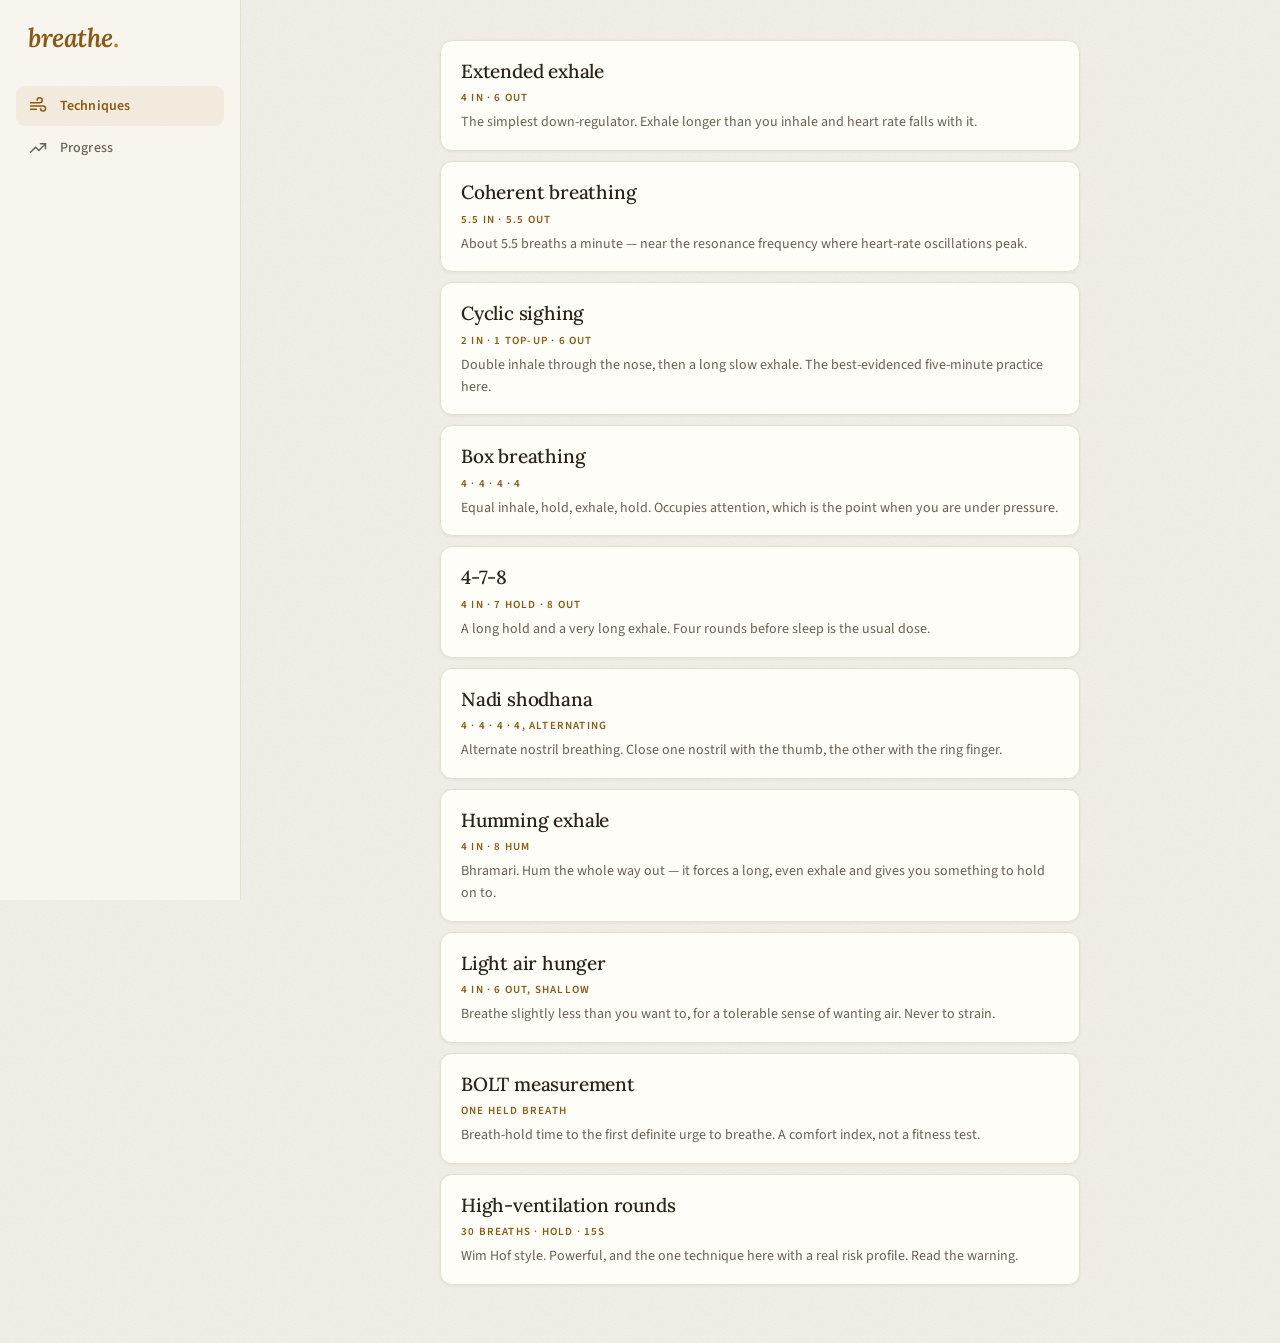
==== index.html @ 9626c605 "Drop Space Grotesk from the favicon The SVG favicon still named the old font. Use the same system fo" ====
<!DOCTYPE html>
<html lang="en-GB">
<head>
<meta charset="utf-8">
<meta name="viewport" content="width=device-width, initial-scale=1, viewport-fit=cover">
<title>breathe.</title>
<meta name="theme-color" content="#f4f1ea" media="(prefers-color-scheme: light)">
<meta name="theme-color" content="#1a1e1a" media="(prefers-color-scheme: dark)">
<meta name="apple-mobile-web-app-capable" content="yes">
<meta name="mobile-web-app-capable" content="yes">
<meta name="apple-mobile-web-app-status-bar-style" content="default">
<meta name="apple-mobile-web-app-title" content="breathe.">
<link rel="manifest" href="manifest.json">
<meta name="description" content="A 10-day breathwork course and follow-along pacer.">
<link rel="icon" href="data:image/svg+xml,%3Csvg xmlns='http://www.w3.org/2000/svg' viewBox='0 0 64 64'%3E%3Crect width='64' height='64' rx='14' fill='%230F0F11'/%3E%3Ctext x='14' y='45' font-family='system-ui,-apple-system,Helvetica Neue,Arial,sans-serif' font-size='34' font-weight='700' fill='%23EDEDF0'%3Eb%3C/text%3E%3Ccircle cx='44' cy='41' r='5' fill='%23F2C16B'/%3E%3C/svg%3E" type="image/svg+xml">
<link rel="apple-touch-icon" href="apple-touch-icon.png">
<link rel="preconnect" href="https://fonts.googleapis.com">
<link rel="preconnect" href="https://fonts.gstatic.com" crossorigin>
<link href="https://fonts.googleapis.com/css2?family=Lora:ital,wght@0,400;0,500;0,600;0,700;1,400;1,500;1,600&family=Source+Sans+3:wght@300;400;500;600;700&display=swap" rel="stylesheet">
<style>
  /* My Hub theme (matches food hub and training log) — Saffron accent */
  :root{
    --bg:#f4f1ea; --surface:#fffdf8; --surface-2:#f0ece3; --hover:#f9f6ef;
    --line:#e5dfd0; --line-soft:#efebdf;
    --text:#2c2218; --muted:#6b6055; --faint:#a8a295;
    --accent:#c08020; --accent-hover:#a06a16; --accent-text:#8a5a14;   /* breathe. accent */
    --accent-dim:#c0802014; --accent-border:#c0802030;
    --warn:#b54e4e; --warn-dim:#b54e4e10;
    --on-accent:#fff;
    --shadow:0 1px 3px rgba(44,34,24,.06);
    --noise:url("data:image/svg+xml;utf8,<svg xmlns='http://www.w3.org/2000/svg' width='160' height='160'><filter id='n'><feTurbulence type='fractalNoise' baseFrequency='0.85' numOctaves='2' stitchTiles='stitch'/><feColorMatrix values='0 0 0 0 0  0 0 0 0 0  0 0 0 0 0  0 0 0 0.035 0'/></filter><rect width='100%' height='100%' filter='url(%23n)'/></svg>");
    --disp:'Lora',Georgia,serif;
    --body:'Source Sans 3',system-ui,-apple-system,Helvetica,Arial,sans-serif;
    --r:12px;
    --maxw:640px;
    color-scheme:light;
  }
  @media (prefers-color-scheme:dark){
    :root{
      --bg:#1a1e1a; --surface:#232823; --surface-2:#2e342e; --hover:#2a302a;
      --line:#3a423a; --line-soft:#343b34;
      --text:#ebe8de; --muted:#a8a89c; --faint:#6b7568;
      --accent:#e09d3a; --accent-hover:#eaae50; --accent-text:#e0b870;
      --accent-dim:#e09d3a1c; --accent-border:#e09d3a38;
      --warn:#c96b6b; --warn-dim:#c96b6b18;
      --on-accent:#1a1e1a;
      --shadow:0 1px 4px rgba(0,0,0,.35);
      --noise:url("data:image/svg+xml;utf8,<svg xmlns='http://www.w3.org/2000/svg' width='160' height='160'><filter id='n'><feTurbulence type='fractalNoise' baseFrequency='0.85' numOctaves='2' stitchTiles='stitch'/><feColorMatrix values='0 0 0 0 0  0 0 0 0 0  0 0 0 0 0  0 0 0 0.06 0'/></filter><rect width='100%' height='100%' filter='url(%23n)'/></svg>");
      color-scheme:dark;
    }
  }
  *{box-sizing:border-box}
  html,body{margin:0;padding:0}
  body{
    background:var(--bg);background-image:var(--noise);color:var(--text);
    font-family:var(--body);font-size:16px;line-height:1.55;
    -webkit-font-smoothing:antialiased;text-rendering:optimizeLegibility;
    padding:0 16px calc(84px + env(safe-area-inset-bottom));
  }
  .wrap{max-width:var(--maxw);margin:0 auto}

  /* ---------- masthead ---------- */
  header{padding:calc(24px + env(safe-area-inset-top)) 16px 20px;margin:0 -16px 24px;border-bottom:1px solid var(--line)}
  header > *{max-width:var(--maxw);margin-left:auto;margin-right:auto}
  .brand{font-family:var(--disp);font-size:32px;font-weight:600;font-style:italic;letter-spacing:-.5px;line-height:1.1;color:var(--accent-text)}
  .brand i{font-style:normal;color:var(--accent)}

  /* ---------- tabs: bottom nav on mobile, sidebar on desktop ---------- */
  nav{position:fixed;left:0;right:0;bottom:0;z-index:40;display:flex;background:var(--surface);border-top:1px solid var(--line);padding:6px 4px calc(6px + env(safe-area-inset-bottom));box-shadow:0 -2px 12px rgba(44,34,24,.04)}
  nav button{
    flex:1;background:none;border:0;color:var(--muted);font-family:var(--body);font-size:10px;font-weight:600;
    letter-spacing:.4px;text-transform:uppercase;padding:8px 4px;cursor:pointer;min-height:48px;
    display:flex;flex-direction:column;align-items:center;gap:3px;transition:color .15s;
  }
  nav button svg{width:20px;height:20px}
  nav button:hover{color:var(--text)}
  nav button[aria-selected="true"]{color:var(--accent-text)}
  nav button:focus-visible,button:focus-visible,a:focus-visible,select:focus-visible{
    outline:2px solid var(--accent);outline-offset:2px;border-radius:6px}

  /* ---------- lesson ---------- */
  .lesson{background:var(--surface);border:1px solid var(--line);border-radius:var(--r);padding:22px 22px;box-shadow:var(--shadow);margin-top:6px}
  .lesson .eyebrow{color:var(--accent-text);font-size:11px;font-weight:600;letter-spacing:1.4px;text-transform:uppercase;margin:0 0 6px}
  .lesson h2{margin:0 0 14px;font-family:var(--disp);font-size:30px;font-weight:500;font-style:italic;letter-spacing:-.5px;line-height:1.15}
  .lesson p{margin:0 0 13px;font-size:15px;color:var(--text)}
  .lesson p strong{color:var(--text);font-weight:600}
  .lesson .src{font-size:13px;color:var(--muted);border-top:1px solid var(--line);padding-top:12px;margin-top:4px}

  /* ---------- technique cards ---------- */
  .tech{
    display:block;width:100%;text-align:left;background:var(--surface);
    border:1px solid var(--line);border-radius:var(--r);padding:16px 20px;margin-bottom:10px;
    color:inherit;font:inherit;cursor:pointer;box-shadow:var(--shadow);
    transition:border-color .15s,transform .15s,box-shadow .15s;
  }
  .tech:hover{border-color:var(--accent-border);transform:translateX(2px);box-shadow:0 4px 14px rgba(44,34,24,.06)}
  .tech h3{margin:0 0 3px;font-family:var(--disp);font-size:19px;font-weight:500;letter-spacing:-.2px}
  .tech .rhythm{color:var(--accent-text);font-size:11px;font-weight:600;letter-spacing:1.2px;text-transform:uppercase;font-variant-numeric:tabular-nums}
  .tech p{margin:6px 0 0;color:var(--muted);font-size:14px}

  /* ---------- buttons ---------- */
  .btn{
    background:var(--accent);color:var(--on-accent);border:1px solid var(--accent);border-radius:9px;
    font-family:var(--body);font-weight:600;font-size:14px;letter-spacing:.1px;padding:11px 20px;cursor:pointer;
    transition:all .2s;
  }
  .btn:hover{background:var(--accent-hover);border-color:var(--accent-hover)}
  .btn.ghost{background:transparent;color:var(--muted);border:1px solid var(--line)}
  .btn.ghost:hover{border-color:var(--accent);color:var(--accent-text);background:var(--accent-dim)}
  .btn.quiet{background:transparent;color:var(--muted);border:0;padding:11px 4px}
  .btn.quiet:hover{color:var(--text);background:transparent}
  .row{display:flex;gap:10px;align-items:flex-end;flex-wrap:wrap;margin-top:16px}
  select{
    background:var(--surface-2);color:var(--text);border:1px solid var(--line);
    border-radius:8px;padding:10px 13px;font-family:var(--body);font-size:15px;
  }
  select:focus{border-color:var(--accent);background:var(--surface);outline:none}
  label.sel{display:flex;flex-direction:column;gap:6px;font-size:11px;font-weight:600;letter-spacing:1.2px;text-transform:uppercase;color:var(--muted)}

  /* ---------- notices ---------- */
  .note{
    background:var(--accent-dim);border-left:3px solid var(--accent);
    border-radius:0 8px 8px 0;padding:14px 18px;font-size:14.5px;color:var(--text);margin:0 0 16px
  }
  .note.danger{background:var(--warn-dim);border-left-color:var(--warn)}
  .note strong{color:var(--text);font-weight:600}

  /* ---------- progress ---------- */
  .stats{display:grid;grid-template-columns:repeat(3,1fr);gap:10px;margin-bottom:18px}
  .stat{background:var(--surface);border:1px solid var(--line);border-radius:var(--r);padding:14px 16px;box-shadow:var(--shadow)}
  .stat b{display:block;font-family:var(--disp);font-size:30px;font-weight:500;letter-spacing:-.5px;font-variant-numeric:tabular-nums}
  .stat span{color:var(--muted);font-size:11px;font-weight:600;letter-spacing:1.2px;text-transform:uppercase}
  .log{font-size:14px;color:var(--muted);background:var(--surface);border:1px solid var(--line);border-radius:var(--r);padding:4px 18px;box-shadow:var(--shadow)}
  .log div{padding:11px 0;border-bottom:1px dotted var(--line);display:flex;justify-content:space-between;gap:12px}
  .log div:last-child{border-bottom:0}
  .log div span:first-child{color:var(--text)}
  .subhead{font-family:var(--disp);font-weight:500;font-size:20px;letter-spacing:-.1px;margin:32px 0 12px}
  .data-card{display:flex;align-items:center;justify-content:space-between;gap:14px;flex-wrap:wrap;background:var(--surface);border:1px solid var(--line);border-radius:var(--r);padding:16px 20px;margin-bottom:10px;box-shadow:var(--shadow)}
  .data-card h3{font-family:var(--disp);font-weight:500;font-size:17px;margin:0}
  .data-card p{margin:3px 0 0;color:var(--muted);font-size:13.5px}
  .toast{position:fixed;left:50%;bottom:calc(90px + env(safe-area-inset-bottom));transform:translateX(-50%) translateY(20px);background:var(--text);color:var(--bg);font-weight:500;font-size:14px;padding:12px 18px;border-radius:10px;z-index:60;opacity:0;pointer-events:none;transition:.25s;box-shadow:0 8px 24px rgba(44,34,24,.18);max-width:calc(100% - 32px)}
  .toast.show{opacity:1;transform:translateX(-50%) translateY(0)}

  /* ---------- pacer ---------- */
  #pacer{
    position:fixed;inset:0;background:var(--bg);background-image:var(--noise);z-index:50;display:none;
    flex-direction:column;align-items:center;justify-content:center;
    padding:calc(24px + env(safe-area-inset-top)) 20px calc(24px + env(safe-area-inset-bottom));
  }
  #pacer.on{display:flex}
  .ring-wrap{position:relative;width:min(84vw,300px);aspect-ratio:1}
  .ring-wrap svg{width:100%;height:100%;display:block}
  .seg{fill:none;stroke-width:3;stroke-linecap:butt;opacity:.3}
  .seg.live{opacity:1}
  .disc{fill:var(--accent);opacity:.13}
  .disc-line{fill:none;stroke:var(--accent);stroke-width:1.5;opacity:.65}
  .marker{fill:var(--accent)}
  .centre{
    position:absolute;inset:0;display:grid;place-content:center;text-align:center;pointer-events:none
  }
  .phase{font-family:var(--disp);font-size:22px;font-weight:500;font-style:italic;letter-spacing:-.2px}
  .count{font-family:var(--disp);font-size:48px;font-weight:500;font-variant-numeric:tabular-nums;letter-spacing:-1px;line-height:1.1}
  .side{font-size:11px;font-weight:600;letter-spacing:1.2px;text-transform:uppercase;color:var(--muted);min-height:18px}
  .meta{color:var(--muted);font-size:14px;margin-top:22px;font-variant-numeric:tabular-nums}
  .pacer-title{font-family:var(--disp);font-size:24px;font-style:italic;font-weight:500;color:var(--text);margin-bottom:20px}
  #pacerPrompt{font-size:15px;color:var(--muted);max-width:340px;text-align:center;margin-top:18px;min-height:22px}

  @media (prefers-reduced-motion: reduce){ *{scroll-behavior:auto;transition:none!important} }
  .hide{display:none !important}

  @media (min-width:768px){
    body{padding:0 40px 48px 280px}
    body::before{content:"";position:fixed;top:0;left:0;bottom:0;width:240px;border-right:1px solid var(--line);background:color-mix(in srgb,var(--surface) 50%,transparent);z-index:30}
    header{position:fixed;top:0;left:0;width:240px;z-index:40;margin:0;padding:calc(24px + env(safe-area-inset-top)) 28px 0;border:0}
    .brand{font-size:26px}
    nav{top:calc(86px + env(safe-area-inset-top));bottom:auto;left:16px;right:auto;width:208px;flex-direction:column;gap:2px;background:none;border:0;box-shadow:none;padding:0}
    nav button{flex:none;flex-direction:row;gap:12px;padding:10px 12px;border-radius:9px;font-size:14px;font-weight:500;letter-spacing:.1px;text-transform:none;min-height:0}
    nav button:hover:not([aria-selected="true"]){background:var(--hover)}
    nav button[aria-selected="true"]{background:var(--accent-dim);font-weight:600}
    .toast{left:auto;right:24px;bottom:24px;transform:translateY(20px)}
    .toast.show{transform:none}
    .wrap{padding-top:40px}
  }
</style>
</head>
<body>
<div class="wrap">

  <header>
    <div class="brand">breathe<i>.</i></div>
  </header>

  <nav role="tablist">
    <button role="tab" id="tab-techniques" aria-selected="true" onclick="show('techniques')"><svg viewBox="0 0 24 24" fill="none" stroke="currentColor" stroke-width="1.8" stroke-linecap="round" stroke-linejoin="round" aria-hidden="true"><path d="M3 8h11a3 3 0 1 0-3-3"/><path d="M3 12h15a3 3 0 1 1-3 3"/><path d="M3 16h7"/></svg>Techniques</button>
    <button role="tab" id="tab-progress" aria-selected="false" onclick="show('progress')"><svg viewBox="0 0 24 24" fill="none" stroke="currentColor" stroke-width="1.8" stroke-linecap="round" stroke-linejoin="round" aria-hidden="true"><path d="M3 17l6-6 4 4 8-8"/><path d="M15 7h6v6"/></svg>Progress</button>
  </nav>

  <section id="view-techniques"></section>
  <section id="view-progress" class="hide"></section>

</div>

<input type="file" id="restoreFile" accept="application/json,.json" hidden onchange="restoreBackup(this)">
<div class="toast" id="toast" role="status" aria-live="polite"></div>

<!-- ============ PACER ============ -->
<div id="pacer" role="dialog" aria-modal="true" aria-label="Breathing pacer">
  <div class="pacer-title" id="pacerName"></div>
  <div class="ring-wrap">
    <svg viewBox="0 0 260 260" aria-hidden="true">
      <g transform="rotate(-90 130 130)">
        <circle class="disc" id="disc" cx="130" cy="130" r="30"></circle>
        <circle class="disc-line" id="discLine" cx="130" cy="130" r="30"></circle>
        <g id="segs"></g>
        <g id="markerG"><circle class="marker" cx="130" cy="26" r="5"></circle></g>
      </g>
    </svg>
    <div class="centre">
      <div class="phase" id="phaseLabel">Ready</div>
      <div class="count" id="phaseCount">–</div>
      <div class="side" id="phaseSide"></div>
    </div>
  </div>
  <div id="pacerPrompt"></div>
  <div class="meta" id="pacerMeta"></div>
  <div class="row" style="justify-content:center">
    <button class="btn ghost" id="pacerAction">Pause</button>
    <button class="btn quiet" onclick="endSession(false)">Finish</button>
  </div>
</div>

<script>
/* =======================================================================
   breathe. — data
   ======================================================================= */

const TECHNIQUES = {
  extended: {
    name: 'Extended exhale',
    rhythm: '4 in · 6 out',
    blurb: 'The simplest down-regulator. Exhale longer than you inhale and heart rate falls with it.',
    defaultMins: 5,
    phases: [
      {l:'Breathe in', d:4, a:'in'},
      {l:'Breathe out', d:6, a:'out'}
    ]
  },
  coherent: {
    name: 'Coherent breathing',
    rhythm: '5.5 in · 5.5 out',
    blurb: 'About 5.5 breaths a minute — near the resonance frequency where heart-rate oscillations peak.',
    defaultMins: 6,
    phases: [
      {l:'Breathe in', d:5.5, a:'in'},
      {l:'Breathe out', d:5.5, a:'out'}
    ]
  },
  cyclicSigh: {
    name: 'Cyclic sighing',
    rhythm: '2 in · 1 top-up · 6 out',
    blurb: 'Double inhale through the nose, then a long slow exhale. The best-evidenced five-minute practice here.',
    defaultMins: 5,
    phases: [
      {l:'Breathe in', d:2, a:'in', to:0.72, side:'through the nose'},
      {l:'Top up', d:1, a:'in', to:1, side:'a second short sniff'},
      {l:'Long exhale', d:6, a:'out', side:'slowly, through the mouth'}
    ]
  },
  box: {
    name: 'Box breathing',
    rhythm: '4 · 4 · 4 · 4',
    blurb: 'Equal inhale, hold, exhale, hold. Occupies attention, which is the point when you are under pressure.',
    defaultMins: 5,
    phases: [
      {l:'Breathe in', d:4, a:'in'},
      {l:'Hold', d:4, a:'hold'},
      {l:'Breathe out', d:4, a:'out'},
      {l:'Hold', d:4, a:'hold'}
    ]
  },
  fourSevenEight: {
    name: '4-7-8',
    rhythm: '4 in · 7 hold · 8 out',
    blurb: 'A long hold and a very long exhale. Four rounds before sleep is the usual dose.',
    defaultMins: 3,
    phases: [
      {l:'Breathe in', d:4, a:'in', side:'through the nose'},
      {l:'Hold', d:7, a:'hold'},
      {l:'Breathe out', d:8, a:'out', side:'through pursed lips'}
    ]
  },
  nadi: {
    name: 'Nadi shodhana',
    rhythm: '4 · 4 · 4 · 4, alternating',
    blurb: 'Alternate nostril breathing. Close one nostril with the thumb, the other with the ring finger.',
    defaultMins: 5,
    alternate: true,
    phases: [
      {l:'Breathe in', d:4, a:'in', side:'left nostril'},
      {l:'Hold', d:4, a:'hold', side:'both closed'},
      {l:'Breathe out', d:4, a:'out', side:'right nostril'},
      {l:'Breathe in', d:4, a:'in', side:'right nostril'},
      {l:'Hold', d:4, a:'hold', side:'both closed'},
      {l:'Breathe out', d:4, a:'out', side:'left nostril'}
    ]
  },
  humming: {
    name: 'Humming exhale',
    rhythm: '4 in · 8 hum',
    blurb: 'Bhramari. Hum the whole way out — it forces a long, even exhale and gives you something to hold on to.',
    defaultMins: 4,
    phases: [
      {l:'Breathe in', d:4, a:'in', side:'through the nose'},
      {l:'Hum out', d:8, a:'out', side:'low and steady'}
    ]
  },
  reduced: {
    name: 'Light air hunger',
    rhythm: '4 in · 6 out, shallow',
    blurb: 'Breathe slightly less than you want to, for a tolerable sense of wanting air. Never to strain.',
    defaultMins: 4,
    phases: [
      {l:'Small breath in', d:4, a:'in', to:0.45, side:'less than feels natural'},
      {l:'Relaxed out', d:6, a:'out', side:'let it fall, don\'t push'}
    ]
  },
  bolt: {
    name: 'BOLT measurement',
    rhythm: 'one held breath',
    blurb: 'Breath-hold time to the first definite urge to breathe. A comfort index, not a fitness test.',
    type: 'measure'
  },
  hvbr: {
    name: 'High-ventilation rounds',
    rhythm: '30 breaths · hold · 15s',
    blurb: 'Wim Hof style. Powerful, and the one technique here with a real risk profile. Read the warning.',
    type: 'rounds',
    gated: true,
    rounds: 3,
    breaths: 30
  }
};

/* =======================================================================
   state
   ======================================================================= */
const KEY = 'breathhub.v1';
let state = load();

function load(){
  try{
    const raw = localStorage.getItem(KEY);
    if(raw) return Object.assign(defaults(), JSON.parse(raw));
  }catch(e){}
  return defaults();
}
function defaults(){
  return { days:{}, sessions:0, seconds:0, log:[], bolt:[], sound:true };
}
function save(){
  try{ localStorage.setItem(KEY, JSON.stringify(state)); }catch(e){}
}

/* =======================================================================
   views
   ======================================================================= */
function show(v){
  ['techniques','progress'].forEach(k=>{
    document.getElementById('view-'+k).classList.toggle('hide', k!==v);
    document.getElementById('tab-'+k).setAttribute('aria-selected', String(k===v));
  });
  if(v==='techniques') renderTechniques();
  if(v==='progress') renderProgress();
  window.scrollTo(0,0);
}

function renderTechniques(){
  const el = document.getElementById('view-techniques');
  el.innerHTML = `
    ${Object.entries(TECHNIQUES).map(([k,t])=>`
      <button class="tech" onclick="openTechnique('${k}')">
        <h3>${t.name}</h3>
        <div class="rhythm">${t.rhythm}</div>
        <p>${t.blurb}</p>
      </button>`).join('')}`;
}

function openTechnique(k){
  const t = TECHNIQUES[k];
  const el = document.getElementById('view-techniques');
  const mins = t.defaultMins || 5;
  let controls;
  if(t.type==='measure'){
    const last = state.bolt.length ? state.bolt[state.bolt.length-1].v+'s' : 'none yet';
    controls = `
      <div class="note">
        Breathe normally for a minute. Take a normal breath in and a normal breath out —
        not a big one. Pinch your nose and start. Stop at the <strong>first definite urge</strong>
        to breathe, not your maximum. Your next breath should be calm; if you gasp, you held too long.
      </div>
      <p style="color:var(--muted);font-size:14px">Last score: ${last}</p>
      <div class="row"><button class="btn" onclick="startBolt()">Start hold</button></div>`;
  } else if(t.type==='rounds'){
    controls = `
      <div class="note danger">
        <strong>Read before starting.</strong> Sit or lie down. Never in or near water, never driving.
        Do not combine with cold immersion. Skip if pregnant, if you have a seizure disorder or a
        family history of one, cardiovascular disease without clearance, or panic disorder or PTSD
        without support. Lightheadedness and tingling are expected; stop at any chest pain,
        visual disturbance or a feeling you are about to faint.
      </div>
      <div class="row">
        <label class="sel">Rounds
          <select id="dur"><option value="2">2</option><option value="3" selected>3</option><option value="4">4</option></select>
        </label>
        <button class="btn" onclick="startRounds('${k}')">I understand — start</button>
      </div>`;
  } else {
    controls = `
      <div class="row">
        <label class="sel">Length
          <select id="dur">
            ${[2,3,4,5,6,8,10,15].map(m=>`<option value="${m}" ${m===mins?'selected':''}>${m} min</option>`).join('')}
          </select>
        </label>
        <button class="btn" onclick="startTechnique('${k}', +document.getElementById('dur').value, null)">Start</button>
      </div>`;
  }
  el.innerHTML = `
    <button class="btn quiet" onclick="renderTechniques()">← All techniques</button>
    <div class="lesson">
      <h2>${t.name}</h2>
      <p class="eyebrow" style="margin:-8px 0 12px">${t.rhythm}</p>
      <p>${t.blurb}</p>
      ${controls}
    </div>`;
  window.scrollTo(0,0);
}

function renderProgress(){
  const el = document.getElementById('view-progress');
  const mins = Math.round(state.seconds/60);
  const recent = state.log.slice(-12).reverse();
  el.innerHTML = `
    <div class="stats">
      <div class="stat"><b>${streak()}</b><span>day streak</span></div>
      <div class="stat"><b>${state.sessions}</b><span>sessions</span></div>
      <div class="stat"><b>${mins}</b><span>minutes</span></div>
    </div>
    ${state.bolt.length ? `<div class="note">BOLT scores: ${state.bolt.slice(-6).map(b=>b.v+'s').join(' · ')}</div>` : ''}
    <div class="log">
      ${recent.length ? recent.map(r=>`<div><span>${esc(r.n)}</span><span>${esc(r.d)}</span></div>`).join('')
        : '<div><span>Nothing logged yet. Start with Day 1.</span></div>'}
    </div>
    <div class="row">
      <button class="btn ghost" onclick="toggleSound()">Cue sound: ${state.sound?'on':'off'}</button>
      <button class="btn quiet" onclick="resetAll()">Reset all data</button>
    </div>
    <h2 class="subhead">Your data</h2>
    <div class="data-card">
      <div><h3>Full backup → JSON</h3><p>Everything in one file, so you can move devices.</p></div>
      <button class="btn" onclick="downloadBackup()">Download</button>
    </div>
    <div class="data-card">
      <div><h3>Restore from backup</h3><p>Load a JSON file you exported earlier. Replaces current data.</p></div>
      <button class="btn ghost" onclick="document.getElementById('restoreFile').click()">Choose file</button>
    </div>`;
}

function esc(v){
  return String(v ?? '').replace(/[&<>"']/g, c => ({'&':'&amp;','<':'&lt;','>':'&gt;','"':'&quot;',"'":'&#39;'}[c]));
}

/* ---------- backup / restore ---------- */
let toastTimer = null;
function toast(msg){
  const t = document.getElementById('toast');
  t.textContent = msg; t.classList.add('show');
  clearTimeout(toastTimer); toastTimer = setTimeout(()=>t.classList.remove('show'), 1900);
}

function downloadBackup(){
  const text = JSON.stringify({app:'breathe', exported:new Date().toISOString(), data:state}, null, 2);
  try{
    const url = URL.createObjectURL(new Blob([text], {type:'application/json'}));
    const a = document.createElement('a');
    a.href = url; a.download = 'breathe-backup.json';
    document.body.appendChild(a); a.click();
    setTimeout(()=>{ URL.revokeObjectURL(url); a.remove(); }, 200);
    toast('Downloaded breathe-backup.json');
  }catch(e){ toast('Download failed on this device'); }
}

function restoreBackup(input){
  const f = input.files && input.files[0];
  input.value = '';
  if(!f) return;
  const rd = new FileReader();
  rd.onload = () => {
    let d;
    try{
      const parsed = JSON.parse(rd.result);
      d = parsed && parsed.data ? parsed.data : parsed;
      if(!d || typeof d !== 'object' || !Array.isArray(d.log) || typeof d.sessions !== 'number') throw 0;
    }catch(e){ return toast('That file could not be read'); }
    if(!confirm('Replace the progress on this device with this backup?')) return;
    const next = Object.assign(defaults(), d);
    if(!Array.isArray(next.bolt)) next.bolt = [];
    if(!next.days || typeof next.days !== 'object') next.days = {};
    state = next; save(); renderProgress();
    toast('Backup restored');
  };
  rd.readAsText(f);
}

function isoDay(d){ return new Date(d.getTime() - d.getTimezoneOffset()*60000).toISOString().slice(0,10); }
function streak(){
  let n = 0;
  const d = new Date();
  if(!state.days[isoDay(d)]) d.setDate(d.getDate()-1);   // today not done yet is fine
  while(state.days[isoDay(d)]){ n++; d.setDate(d.getDate()-1); }
  return n;
}

function toggleSound(){ state.sound = !state.sound; save(); renderProgress(); }
function resetAll(){
  if(confirm('Delete all progress on this device?')){ state = defaults(); save(); renderProgress(); }
}

/* =======================================================================
   pacer engine
   ======================================================================= */
const R = 104, C = 2*Math.PI*R;
let session = null, raf = null, wakeLock = null, audioCtx = null;

const $ = id => document.getElementById(id);

function ease(p){ return p<0.5 ? 2*p*p : 1-Math.pow(-2*p+2,2)/2; }

function buildSegments(phases){
  const total = phases.reduce((s,p)=>s+p.d,0);
  let acc = 0;
  $('segs').innerHTML = phases.map((p,i)=>{
    const len = (p.d/total)*C;
    const gap = phases.length>1 ? 3 : 0;
    const c = `<circle class="seg" data-i="${i}" cx="130" cy="130" r="${R}"
      stroke="var(--accent)"
      stroke-dasharray="${Math.max(len-gap,1)} ${C}"
      stroke-dashoffset="${-acc}"></circle>`;
    acc += len;
    return c;
  }).join('');
  return total;
}

function tone(freq){
  if(!state.sound) return;
  try{
    audioCtx = audioCtx || new (window.AudioContext||window.webkitAudioContext)();
    const o = audioCtx.createOscillator(), g = audioCtx.createGain();
    o.type='sine'; o.frequency.value=freq;
    g.gain.setValueAtTime(0.0001, audioCtx.currentTime);
    g.gain.exponentialRampToValueAtTime(0.07, audioCtx.currentTime+0.03);
    g.gain.exponentialRampToValueAtTime(0.0001, audioCtx.currentTime+0.5);
    o.connect(g).connect(audioCtx.destination);
    o.start(); o.stop(audioCtx.currentTime+0.55);
  }catch(e){}
}
function buzz(ms){ if(navigator.vibrate) try{ navigator.vibrate(ms); }catch(e){} }

async function lockScreen(){
  try{ if('wakeLock' in navigator) wakeLock = await navigator.wakeLock.request('screen'); }catch(e){}
}
function unlockScreen(){ try{ wakeLock && wakeLock.release(); }catch(e){} wakeLock=null; }

function openPacer(name){
  $('pacerName').textContent = name;
  $('pacer').classList.add('on');
  $('pacerPrompt').textContent = '';
  lockScreen();
}

function startTechnique(key, mins, dayIndex){
  const t = TECHNIQUES[key];
  if(t.type==='measure') return startBolt();
  if(t.type==='rounds')  return startRounds(key, dayIndex);

  const total = buildSegments(t.phases);
  session = {
    key, name:t.name, phases:t.phases, cycleLen:total,
    targetSecs: mins*60, elapsed:0, t0:performance.now(),
    level:0, startLevel:0, phaseIdx:-1, phaseT0:0, dayIndex, paused:false, pausedAt:0
  };
  openPacer(t.name);
  $('pacerAction').textContent = 'Pause';
  $('pacerAction').onclick = togglePause;
  raf = requestAnimationFrame(tick);
}

function togglePause(){
  if(!session) return;
  session.paused = !session.paused;
  $('pacerAction').textContent = session.paused ? 'Resume' : 'Pause';
  if(session.paused){ cancelAnimationFrame(raf); session.pausedAt = performance.now(); }
  else { const delta = performance.now()-session.pausedAt; session.t0 += delta; session.phaseT0 += delta; raf = requestAnimationFrame(tick); }
}

function tick(now){
  if(!session || session.paused) return;
  const s = session;
  s.elapsed = (now - s.t0)/1000;

  const inCycle = s.elapsed % s.cycleLen;
  let acc = 0, idx = 0;
  for(let i=0;i<s.phases.length;i++){
    if(inCycle < acc + s.phases[i].d){ idx = i; break; }
    acc += s.phases[i].d;
  }
  const p = s.phases[idx];
  const tIn = inCycle - acc;

  if(idx !== s.phaseIdx){
    s.startLevel = s.level;
    s.phaseIdx = idx;
    $('phaseLabel').textContent = p.l;
    $('phaseSide').textContent = p.side || '';
    [...document.querySelectorAll('.seg')].forEach(c=>c.classList.toggle('live', +c.dataset.i===idx));
    if(p.a==='in'){ tone(528); buzz(28); }
    else if(p.a==='out'){ tone(396); buzz([18,60,18]); }
    else { tone(440); buzz(12); }
  }

  const target = p.to !== undefined ? p.to : (p.a==='in' ? 1 : p.a==='out' ? 0 : s.startLevel);
  s.level = s.startLevel + (target - s.startLevel) * ease(Math.min(tIn/p.d,1));

  const r = 26 + s.level*74;
  $('disc').setAttribute('r', r);
  $('discLine').setAttribute('r', r);
  $('markerG').setAttribute('transform', `rotate(${(inCycle/s.cycleLen)*360} 130 130)`);
  $('phaseCount').textContent = Math.ceil(p.d - tIn);

  const left = Math.max(0, s.targetSecs - s.elapsed);
  $('pacerMeta').textContent = `${fmt(left)} left · cycle ${Math.floor(s.elapsed/s.cycleLen)+1}`;

  if(s.elapsed >= s.targetSecs){ return endSession(true); }
  raf = requestAnimationFrame(tick);
}

function fmt(sec){
  const m = Math.floor(sec/60), s = Math.floor(sec%60);
  return `${m}:${String(s).padStart(2,'0')}`;
}

/* ---------- BOLT ---------- */
function startBolt(){
  let t0 = null, id = null;
  buildSegments([{l:'Hold',d:1,a:'hold'}]);
  openPacer('BOLT measurement');
  $('phaseLabel').textContent = 'Hold';
  $('phaseSide').textContent = 'stop at the first urge';
  $('phaseCount').textContent = '0';
  $('disc').setAttribute('r', 40); $('discLine').setAttribute('r', 40);
  $('pacerMeta').textContent = 'Exhale normally, pinch your nose, then tap Start.';
  $('pacerAction').textContent = 'Start';
  $('pacerAction').onclick = () => {
    if(t0===null){
      t0 = performance.now();
      $('pacerAction').textContent = 'Stop';
      id = setInterval(()=>{
        const v = (performance.now()-t0)/1000;
        $('phaseCount').textContent = Math.floor(v);
        $('disc').setAttribute('r', Math.min(100, 40+v*1.4));
        $('discLine').setAttribute('r', Math.min(100, 40+v*1.4));
      }, 100);
    } else {
      clearInterval(id);
      const v = Math.round((performance.now()-t0)/1000);
      state.bolt.push({v, d:new Date().toLocaleDateString('en-GB')});
      state.log.push({n:`BOLT — ${v}s`, d:new Date().toLocaleDateString('en-GB')});
      save();
      closePacer();
      alert(`BOLT: ${v} seconds.\n\nUnder 20s suggests a fast, light breathing pattern at rest. Around 40s is the usual target. Treat it as a comfort index rather than a fitness score.`);
      show('progress');
    }
  };
}

/* ---------- high-ventilation rounds ---------- */
function startRounds(key, dayIndex){
  const t = TECHNIQUES[key];
  const totalRounds = +(document.getElementById('dur')?.value || t.rounds);
  const breaths = t.breaths;
  let round = 1, phase = 'breaths', n = 0, t0 = performance.now(), holdT0 = 0, id = null;

  buildSegments([{l:'in',d:0.9,a:'in'},{l:'out',d:0.7,a:'out'}]);
  openPacer(t.name);
  $('pacerAction').textContent = 'Stop';
  $('pacerAction').onclick = () => endSession(false);

  const startSecs = 0;
  function frame(now){
    if(phase==='breaths'){
      const cycle = 1.6, el = (now-t0)/1000;
      n = Math.floor(el/cycle)+1;
      if(n > breaths){ phase='holdEmpty'; holdT0 = now; tone(330); buzz([60,40,60]); }
      else {
        const p = (el % cycle)/cycle;
        const lvl = p < 0.5625 ? ease(p/0.5625) : 1-ease((p-0.5625)/0.4375);
        const r = 26 + lvl*74;
        $('disc').setAttribute('r', r); $('discLine').setAttribute('r', r);
        $('markerG').setAttribute('transform', `rotate(${p*360} 130 130)`);
        $('phaseLabel').textContent = p<0.5625 ? 'In' : 'Out';
        $('phaseCount').textContent = Math.min(n, breaths);
        $('phaseSide').textContent = `of ${breaths}`;
        $('pacerPrompt').textContent = 'Full breath in, let it fall out. Don\'t force the exhale.';
      }
    }
    else if(phase==='holdEmpty'){
      const el = (now-holdT0)/1000;
      $('phaseLabel').textContent = 'Hold — empty';
      $('phaseCount').textContent = Math.floor(el);
      $('phaseSide').textContent = 'seconds';
      $('disc').setAttribute('r', 30); $('discLine').setAttribute('r', 30);
      $('pacerPrompt').textContent = 'Relax. When you feel a strong urge to breathe, tap Breathe in.';
      $('pacerAction').textContent = 'Breathe in';
      $('pacerAction').onclick = () => { phase='holdFull'; holdT0 = performance.now(); tone(528); };
    }
    else if(phase==='holdFull'){
      const el = (now-holdT0)/1000, left = Math.max(0, 15-el);
      $('phaseLabel').textContent = 'Hold — full';
      $('phaseCount').textContent = Math.ceil(left);
      $('phaseSide').textContent = 'seconds';
      $('disc').setAttribute('r', 100); $('discLine').setAttribute('r', 100);
      $('pacerPrompt').textContent = 'Big breath in, hold fifteen seconds, then release.';
      $('pacerAction').textContent = 'Stop';
      $('pacerAction').onclick = () => endSession(false);
      if(left<=0){
        round++;
        if(round>totalRounds){
          session = {name:t.name, elapsed:(now-t0)/1000, dayIndex, key};
          return endSession(true);
        }
        phase='breaths'; t0 = now; tone(440);
      }
    }
    $('pacerMeta').textContent = `Round ${Math.min(round,totalRounds)} of ${totalRounds}`;
    raf = requestAnimationFrame(frame);
  }
  session = {name:t.name, elapsed:0, dayIndex, key, custom:true, t0:performance.now()};
  raf = requestAnimationFrame(frame);
}

/* ---------- end ---------- */
function endSession(completed){
  cancelAnimationFrame(raf);
  if(session){
    const secs = Math.round(session.elapsed || (performance.now()-session.t0)/1000);
    if(secs > 20){
      state.sessions++;
      state.seconds += secs;
      state.log.push({n:`${session.name} — ${Math.round(secs/60)} min`, d:new Date().toLocaleDateString('en-GB')});
      if(completed) state.days[isoDay(new Date())] = true;
      save();
    }
  }
  closePacer();
  show('progress');
  session = null;
}
function closePacer(){
  $('pacer').classList.remove('on');
  $('pacerPrompt').textContent = '';
  unlockScreen();
}

document.addEventListener('keydown', e=>{
  if(e.key==='Escape' && $('pacer').classList.contains('on')) endSession(false);
  if(e.key===' ' && session && !session.custom && $('pacer').classList.contains('on')){ e.preventDefault(); togglePause(); }
});
document.addEventListener('visibilitychange', ()=>{
  if(document.hidden && session && !session.paused && !session.custom) togglePause();
});

show('techniques');

if('serviceWorker' in navigator){
  window.addEventListener('load', ()=> navigator.serviceWorker.register('sw.js').catch(()=>{}));
}
</script>
</body>
</html>
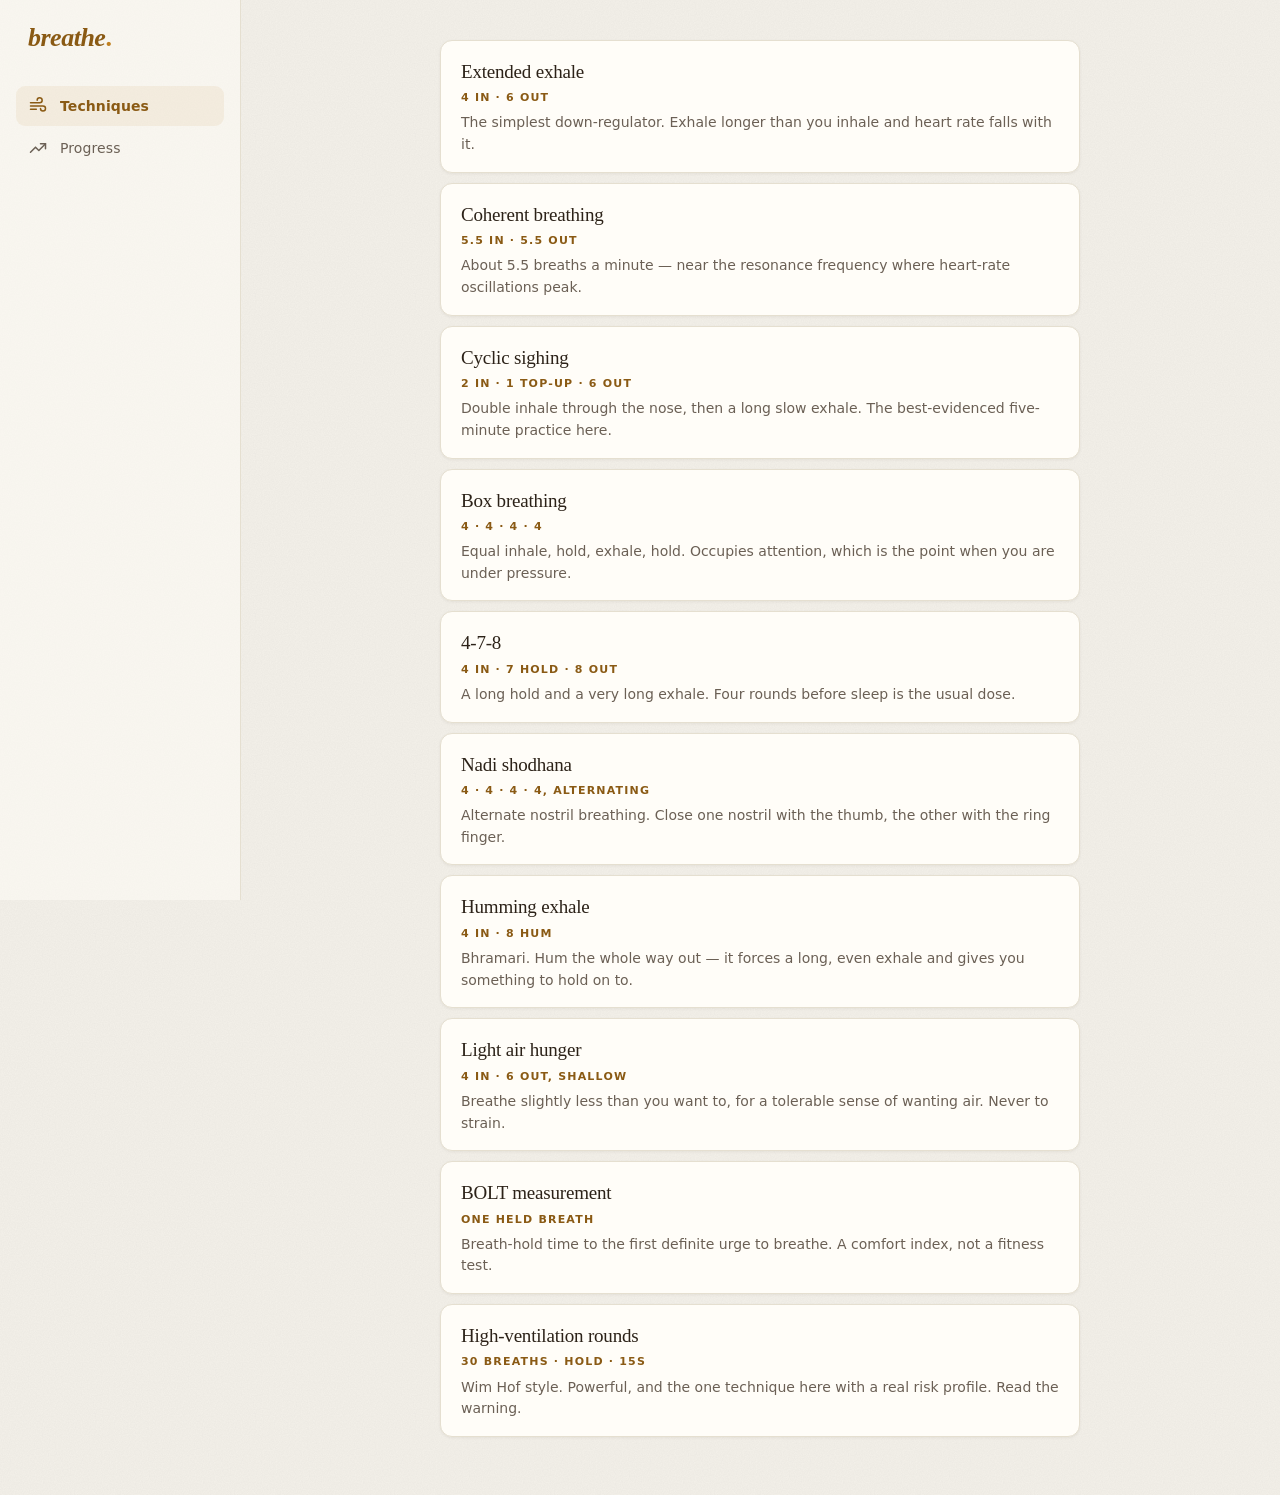
==== commit 9065025e: "Use the shared hub fonts (Nunito Sans and Figtree) Fonts now come from lifeos/fonts.css, so one file" ====
--- a/index.html
+++ b/index.html
@@ -16,7 +16,7 @@
 <link rel="apple-touch-icon" href="apple-touch-icon.png">
 <link rel="preconnect" href="https://fonts.googleapis.com">
 <link rel="preconnect" href="https://fonts.gstatic.com" crossorigin>
-<link href="https://fonts.googleapis.com/css2?family=Lora:ital,wght@0,400;0,500;0,600;0,700;1,400;1,500;1,600&family=Source+Sans+3:wght@300;400;500;600;700&display=swap" rel="stylesheet">
+<link rel="stylesheet" href="https://dannywebb014.github.io/lifeos/fonts.css">
 <style>
   /* My Hub theme (matches food hub and training log) — Saffron accent */
   :root{
@@ -29,8 +29,8 @@
     --on-accent:#fff;
     --shadow:0 1px 3px rgba(44,34,24,.06);
     --noise:url("data:image/svg+xml;utf8,<svg xmlns='http://www.w3.org/2000/svg' width='160' height='160'><filter id='n'><feTurbulence type='fractalNoise' baseFrequency='0.85' numOctaves='2' stitchTiles='stitch'/><feColorMatrix values='0 0 0 0 0  0 0 0 0 0  0 0 0 0 0  0 0 0 0.035 0'/></filter><rect width='100%' height='100%' filter='url(%23n)'/></svg>");
-    --disp:'Lora',Georgia,serif;
-    --body:'Source Sans 3',system-ui,-apple-system,Helvetica,Arial,sans-serif;
+    --disp:var(--hub-head, 'Lora',Georgia,serif);
+    --body:var(--hub-body, 'Source Sans 3',system-ui,-apple-system,Helvetica,Arial,sans-serif);
     --r:12px;
     --maxw:640px;
     color-scheme:light;
@@ -62,7 +62,7 @@
   /* ---------- masthead ---------- */
   header{padding:calc(24px + env(safe-area-inset-top)) 16px 20px;margin:0 -16px 24px;border-bottom:1px solid var(--line)}
   header > *{max-width:var(--maxw);margin-left:auto;margin-right:auto}
-  .brand{font-family:var(--disp);font-size:32px;font-weight:600;font-style:italic;letter-spacing:-.5px;line-height:1.1;color:var(--accent-text)}
+  .brand{font-family:var(--disp);font-size:32px;font-weight:600;font-style:var(--hub-logo-style, italic);letter-spacing:-.5px;line-height:1.1;color:var(--accent-text)}
   .brand i{font-style:normal;color:var(--accent)}
 
   /* ---------- tabs: bottom nav on mobile, sidebar on desktop ---------- */
@@ -81,7 +81,7 @@
   /* ---------- lesson ---------- */
   .lesson{background:var(--surface);border:1px solid var(--line);border-radius:var(--r);padding:22px 22px;box-shadow:var(--shadow);margin-top:6px}
   .lesson .eyebrow{color:var(--accent-text);font-size:11px;font-weight:600;letter-spacing:1.4px;text-transform:uppercase;margin:0 0 6px}
-  .lesson h2{margin:0 0 14px;font-family:var(--disp);font-size:30px;font-weight:500;font-style:italic;letter-spacing:-.5px;line-height:1.15}
+  .lesson h2{margin:0 0 14px;font-family:var(--disp);font-size:30px;font-weight:500;font-style:var(--hub-logo-style, italic);letter-spacing:-.5px;line-height:1.15}
   .lesson p{margin:0 0 13px;font-size:15px;color:var(--text)}
   .lesson p strong{color:var(--text);font-weight:600}
   .lesson .src{font-size:13px;color:var(--muted);border-top:1px solid var(--line);padding-top:12px;margin-top:4px}
@@ -158,11 +158,11 @@
   .centre{
     position:absolute;inset:0;display:grid;place-content:center;text-align:center;pointer-events:none
   }
-  .phase{font-family:var(--disp);font-size:22px;font-weight:500;font-style:italic;letter-spacing:-.2px}
+  .phase{font-family:var(--disp);font-size:22px;font-weight:500;font-style:var(--hub-logo-style, italic);letter-spacing:-.2px}
   .count{font-family:var(--disp);font-size:48px;font-weight:500;font-variant-numeric:tabular-nums;letter-spacing:-1px;line-height:1.1}
   .side{font-size:11px;font-weight:600;letter-spacing:1.2px;text-transform:uppercase;color:var(--muted);min-height:18px}
   .meta{color:var(--muted);font-size:14px;margin-top:22px;font-variant-numeric:tabular-nums}
-  .pacer-title{font-family:var(--disp);font-size:24px;font-style:italic;font-weight:500;color:var(--text);margin-bottom:20px}
+  .pacer-title{font-family:var(--disp);font-size:24px;font-style:var(--hub-logo-style, italic);font-weight:500;color:var(--text);margin-bottom:20px}
   #pacerPrompt{font-size:15px;color:var(--muted);max-width:340px;text-align:center;margin-top:18px;min-height:22px}
 
   @media (prefers-reduced-motion: reduce){ *{scroll-behavior:auto;transition:none!important} }
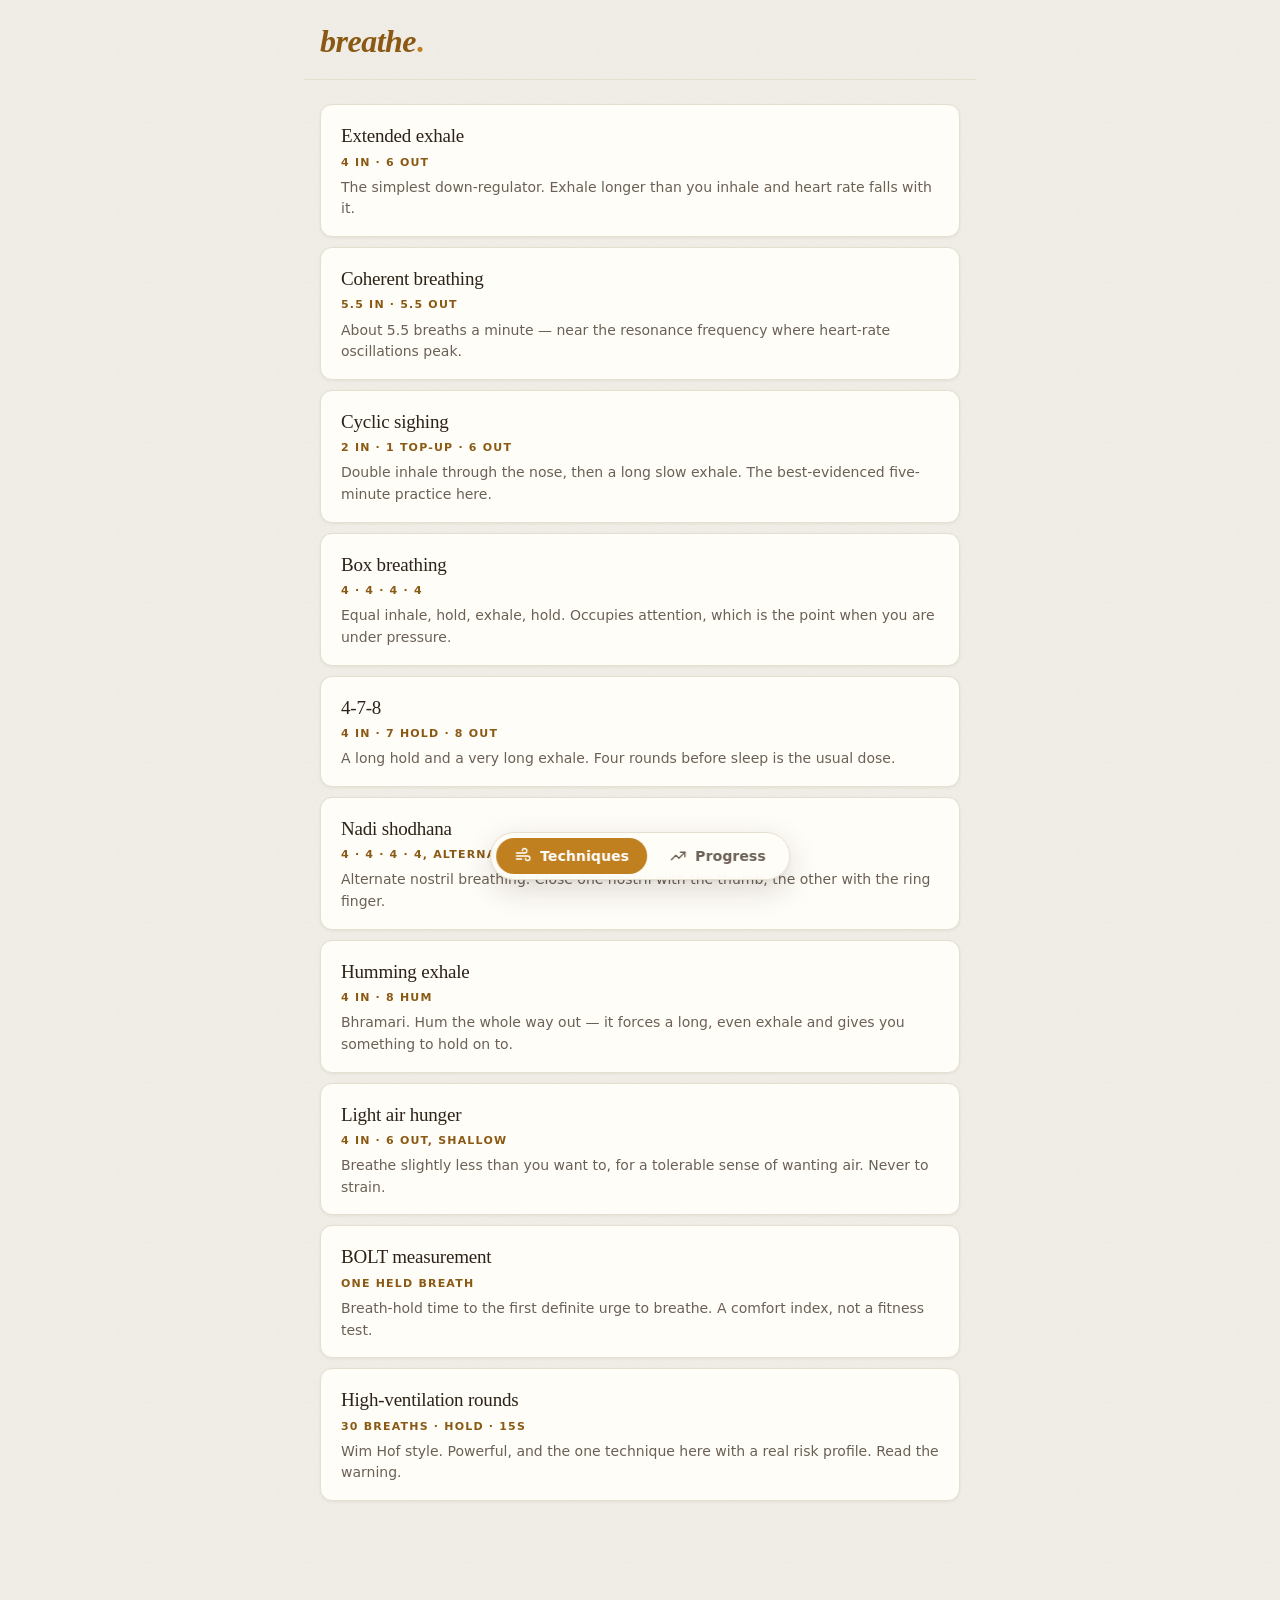
==== commit d040fa44: "Replace the desktop sidebar with a floating dock along the bottom On desktop the phone's bottom tabs" ====
--- a/index.html
+++ b/index.html
@@ -17,6 +17,11 @@
 <link rel="preconnect" href="https://fonts.googleapis.com">
 <link rel="preconnect" href="https://fonts.gstatic.com" crossorigin>
 <link rel="stylesheet" href="https://dannywebb014.github.io/lifeos/fonts.css">
+<script type="module">
+  // One sign-in for every hub app (lifeos/auth.js): no verified session, off to /lifeos/signin/.
+  import { requireAuth } from "/lifeos/auth.js";
+  await requireAuth();
+</script>
 <style>
   /* My Hub theme (matches food hub and training log) — Saffron accent */
   :root{
@@ -65,7 +70,7 @@
   .brand{font-family:var(--disp);font-size:32px;font-weight:600;font-style:var(--hub-logo-style, italic);letter-spacing:-.5px;line-height:1.1;color:var(--accent-text)}
   .brand i{font-style:normal;color:var(--accent)}
 
-  /* ---------- tabs: bottom nav on mobile, sidebar on desktop ---------- */
+  /* ---------- tabs: bottom nav on mobile, a floating dock on desktop ---------- */
   nav{position:fixed;left:0;right:0;bottom:0;z-index:40;display:flex;background:var(--surface);border-top:1px solid var(--line);padding:6px 4px calc(6px + env(safe-area-inset-bottom));box-shadow:0 -2px 12px rgba(44,34,24,.04)}
   nav button{
     flex:1;background:none;border:0;color:var(--muted);font-family:var(--body);font-size:10px;font-weight:600;
@@ -168,18 +173,18 @@
   @media (prefers-reduced-motion: reduce){ *{scroll-behavior:auto;transition:none!important} }
   .hide{display:none !important}
 
+  /* Desktop: the phone's bottom tabs become a floating dock, so the page keeps its
+     full width and stays centred. Same layout as food. and train. */
   @media (min-width:768px){
-    body{padding:0 40px 48px 280px}
-    body::before{content:"";position:fixed;top:0;left:0;bottom:0;width:240px;border-right:1px solid var(--line);background:color-mix(in srgb,var(--surface) 50%,transparent);z-index:30}
-    header{position:fixed;top:0;left:0;width:240px;z-index:40;margin:0;padding:calc(24px + env(safe-area-inset-top)) 28px 0;border:0}
-    .brand{font-size:26px}
-    nav{top:calc(86px + env(safe-area-inset-top));bottom:auto;left:16px;right:auto;width:208px;flex-direction:column;gap:2px;background:none;border:0;box-shadow:none;padding:0}
-    nav button{flex:none;flex-direction:row;gap:12px;padding:10px 12px;border-radius:9px;font-size:14px;font-weight:500;letter-spacing:.1px;text-transform:none;min-height:0}
-    nav button:hover:not([aria-selected="true"]){background:var(--hover)}
-    nav button[aria-selected="true"]{background:var(--accent-dim);font-weight:600}
-    .toast{left:auto;right:24px;bottom:24px;transform:translateY(20px)}
-    .toast.show{transform:none}
-    .wrap{padding-top:40px}
+    body{padding:0 40px calc(112px + env(safe-area-inset-bottom))}
+    nav{left:50%;right:auto;bottom:calc(20px + env(safe-area-inset-bottom));translate:-50% 0;gap:4px;padding:5px;border:1px solid var(--line);border-radius:999px;
+      background:color-mix(in srgb,var(--surface) 92%,transparent);-webkit-backdrop-filter:blur(14px);backdrop-filter:blur(14px);
+      box-shadow:0 10px 30px rgba(44,34,24,.16),0 1px 3px rgba(44,34,24,.08)}
+    nav button{flex:none;flex-direction:row;gap:8px;padding:9px 18px;border-radius:999px;font-size:14px;font-weight:600;letter-spacing:.1px;text-transform:none;min-height:0}
+    nav button svg{width:18px;height:18px}
+    nav button:hover:not([aria-selected="true"]){background:var(--hover);color:var(--text)}
+    nav button[aria-selected="true"]{background:var(--accent);color:var(--on-accent)}
+    .toast{bottom:calc(96px + env(safe-area-inset-bottom))}
   }
 </style>
 </head>
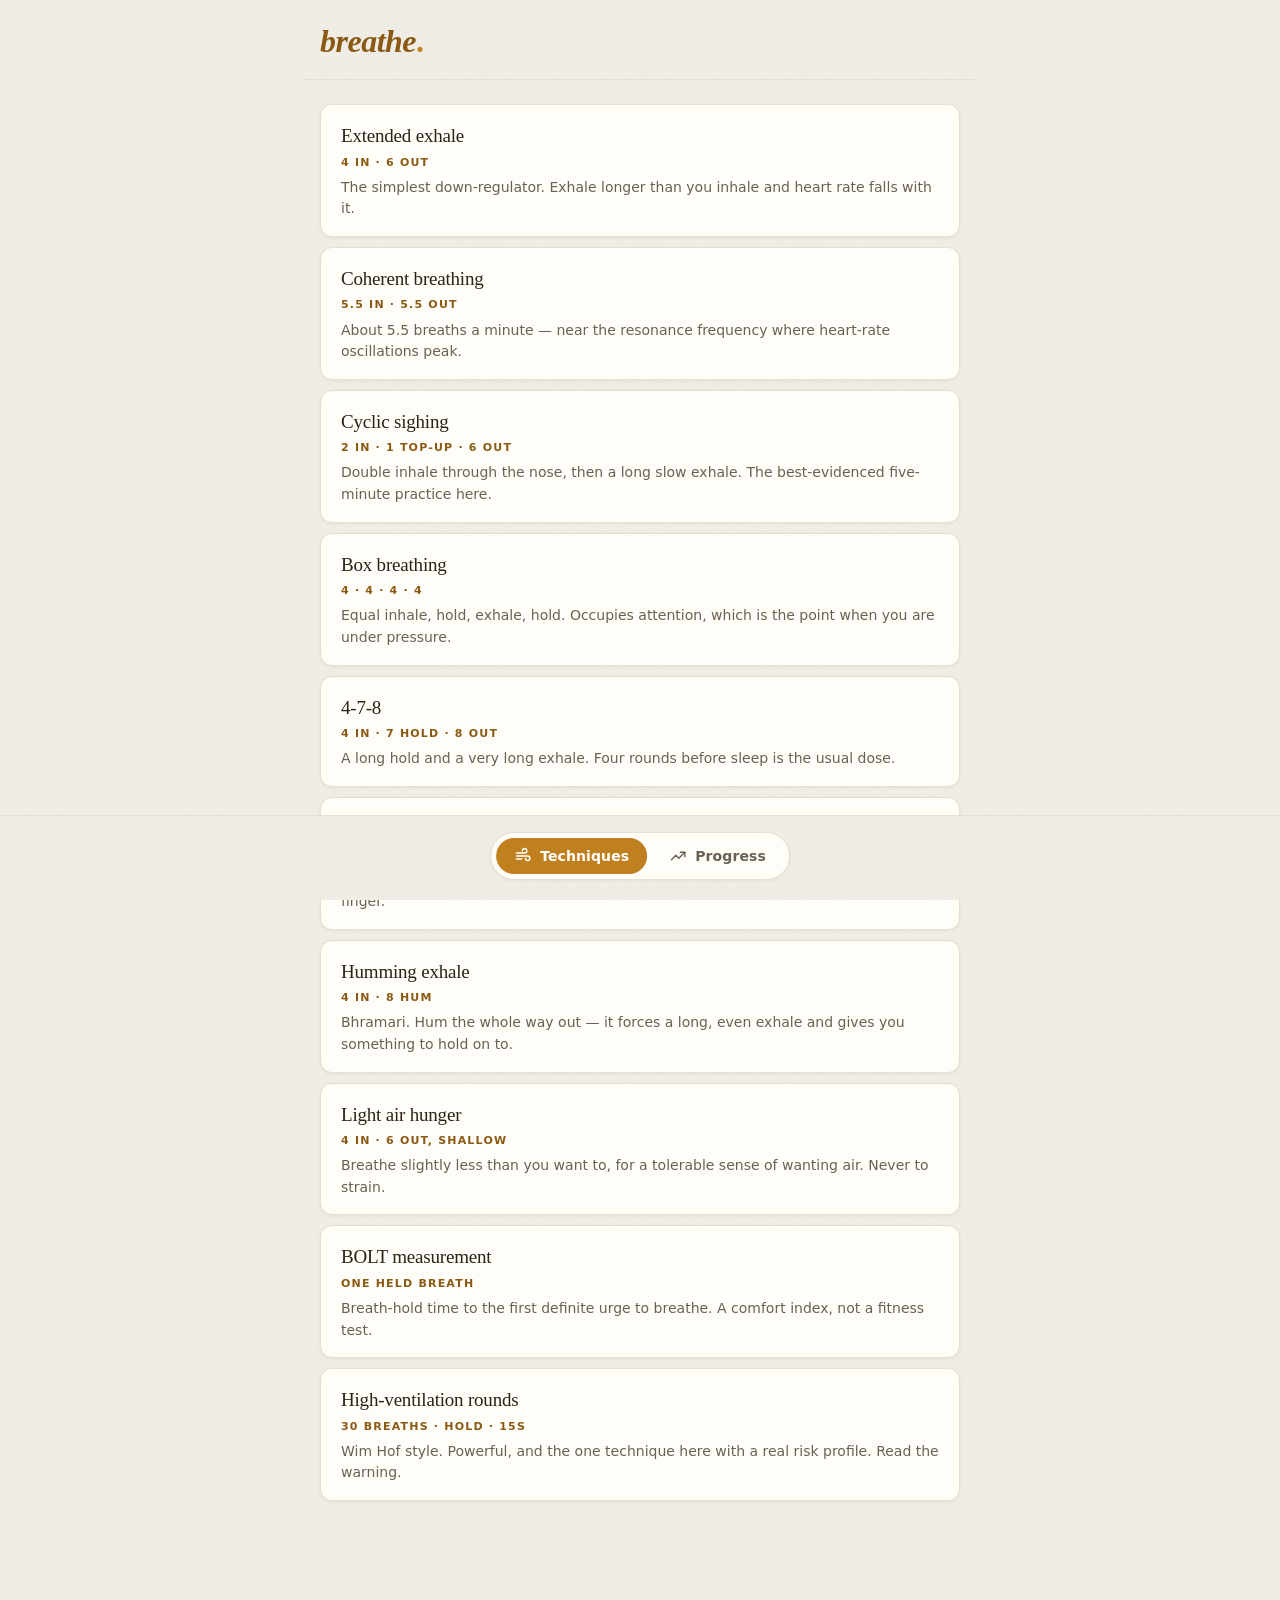
==== commit 32e39424: "Give the desktop dock its own strip along the bottom Content now stops above a strip in the page col" ====
--- a/index.html
+++ b/index.html
@@ -177,9 +177,10 @@
      full width and stays centred. Same layout as food. and train. */
   @media (min-width:768px){
     body{padding:0 40px calc(112px + env(safe-area-inset-bottom))}
+    /* The dock sits in its own strip along the bottom, so content stops above it instead of scrolling underneath. */
+    body::after{content:"";position:fixed;left:0;right:0;bottom:0;height:calc(84px + env(safe-area-inset-bottom));background:var(--bg);background-image:var(--noise);border-top:1px solid var(--line);z-index:39}
     nav{left:50%;right:auto;bottom:calc(20px + env(safe-area-inset-bottom));translate:-50% 0;gap:4px;padding:5px;border:1px solid var(--line);border-radius:999px;
-      background:color-mix(in srgb,var(--surface) 92%,transparent);-webkit-backdrop-filter:blur(14px);backdrop-filter:blur(14px);
-      box-shadow:0 10px 30px rgba(44,34,24,.16),0 1px 3px rgba(44,34,24,.08)}
+      background:var(--surface);box-shadow:var(--shadow)}
     nav button{flex:none;flex-direction:row;gap:8px;padding:9px 18px;border-radius:999px;font-size:14px;font-weight:600;letter-spacing:.1px;text-transform:none;min-height:0}
     nav button svg{width:18px;height:18px}
     nav button:hover:not([aria-selected="true"]){background:var(--hover);color:var(--text)}
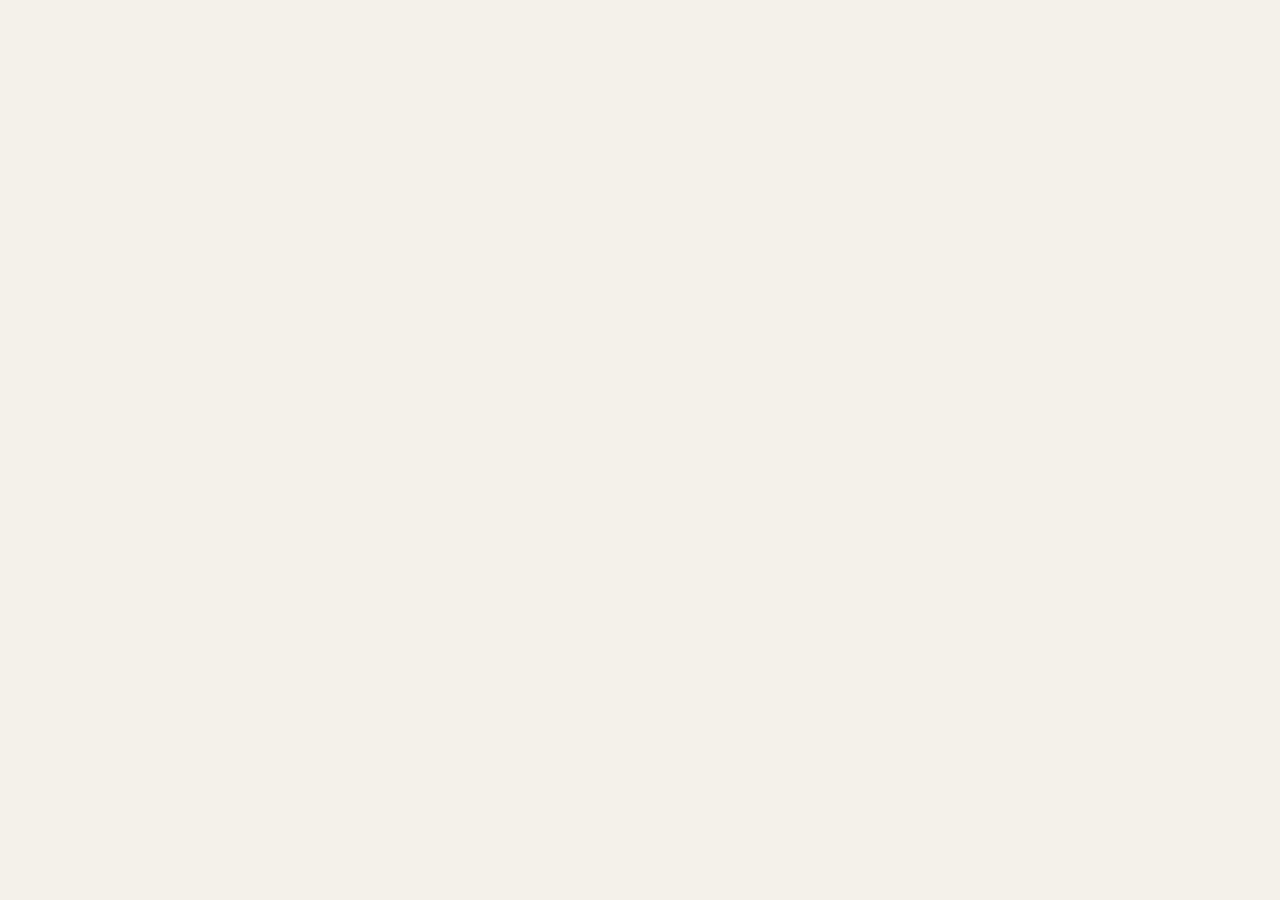
==== commit b39e6134: "breathe. runs in the lifeOS page embed.js gains docFor(): a stand-in for document, so an app written" ====
--- a/index.html
+++ b/index.html
@@ -14,784 +14,20 @@
 <meta name="description" content="A 10-day breathwork course and follow-along pacer.">
 <link rel="icon" href="data:image/svg+xml,%3Csvg xmlns='http://www.w3.org/2000/svg' viewBox='0 0 64 64'%3E%3Crect width='64' height='64' rx='14' fill='%230F0F11'/%3E%3Ctext x='14' y='45' font-family='system-ui,-apple-system,Helvetica Neue,Arial,sans-serif' font-size='34' font-weight='700' fill='%23EDEDF0'%3Eb%3C/text%3E%3Ccircle cx='44' cy='41' r='5' fill='%23F2C16B'/%3E%3C/svg%3E" type="image/svg+xml">
 <link rel="apple-touch-icon" href="apple-touch-icon.png">
-<link rel="preconnect" href="https://fonts.googleapis.com">
-<link rel="preconnect" href="https://fonts.gstatic.com" crossorigin>
-<link rel="stylesheet" href="https://dannywebb014.github.io/lifeos/fonts.css">
+<link rel="stylesheet" href="/lifeos/fonts.css">
+<style>html,body{margin:0;height:100%;background:#f4f1ea}@media (prefers-color-scheme:dark){html,body{background:#1a1e1a}}</style>
 <script type="module">
-  // One sign-in for every hub app (lifeos/auth.js): no verified session, off to /lifeos/signin/.
+  // One sign-in for every lifeOS app: no verified session, off to /lifeos/signin/.
+  // Then the app itself (embed.js), the same code lifeOS runs inside its page.
   import { requireAuth } from "/lifeos/auth.js";
+  import { standalone } from "/lifeos/embed.js";
   await requireAuth();
+  await standalone(new URL("./embed.js", location.href).href);
 </script>
-<style>
-  /* My Hub theme (matches food hub and training log) — Saffron accent */
-  :root{
-    --bg:#f4f1ea; --surface:#fffdf8; --surface-2:#f0ece3; --hover:#f9f6ef;
-    --line:#e5dfd0; --line-soft:#efebdf;
-    --text:#2c2218; --muted:#6b6055; --faint:#a8a295;
-    --accent:#c08020; --accent-hover:#a06a16; --accent-text:#8a5a14;   /* breathe. accent */
-    --accent-dim:#c0802014; --accent-border:#c0802030;
-    --warn:#b54e4e; --warn-dim:#b54e4e10;
-    --on-accent:#fff;
-    --shadow:0 1px 3px rgba(44,34,24,.06);
-    --noise:url("data:image/svg+xml;utf8,<svg xmlns='http://www.w3.org/2000/svg' width='160' height='160'><filter id='n'><feTurbulence type='fractalNoise' baseFrequency='0.85' numOctaves='2' stitchTiles='stitch'/><feColorMatrix values='0 0 0 0 0  0 0 0 0 0  0 0 0 0 0  0 0 0 0.035 0'/></filter><rect width='100%' height='100%' filter='url(%23n)'/></svg>");
-    --disp:var(--hub-head, 'Lora',Georgia,serif);
-    --body:var(--hub-body, 'Source Sans 3',system-ui,-apple-system,Helvetica,Arial,sans-serif);
-    --r:12px;
-    --maxw:640px;
-    color-scheme:light;
-  }
-  @media (prefers-color-scheme:dark){
-    :root{
-      --bg:#1a1e1a; --surface:#232823; --surface-2:#2e342e; --hover:#2a302a;
-      --line:#3a423a; --line-soft:#343b34;
-      --text:#ebe8de; --muted:#a8a89c; --faint:#6b7568;
-      --accent:#e09d3a; --accent-hover:#eaae50; --accent-text:#e0b870;
-      --accent-dim:#e09d3a1c; --accent-border:#e09d3a38;
-      --warn:#c96b6b; --warn-dim:#c96b6b18;
-      --on-accent:#1a1e1a;
-      --shadow:0 1px 4px rgba(0,0,0,.35);
-      --noise:url("data:image/svg+xml;utf8,<svg xmlns='http://www.w3.org/2000/svg' width='160' height='160'><filter id='n'><feTurbulence type='fractalNoise' baseFrequency='0.85' numOctaves='2' stitchTiles='stitch'/><feColorMatrix values='0 0 0 0 0  0 0 0 0 0  0 0 0 0 0  0 0 0 0.06 0'/></filter><rect width='100%' height='100%' filter='url(%23n)'/></svg>");
-      color-scheme:dark;
-    }
-  }
-  *{box-sizing:border-box}
-  html,body{margin:0;padding:0}
-  body{
-    background:var(--bg);background-image:var(--noise);color:var(--text);
-    font-family:var(--body);font-size:16px;line-height:1.55;
-    -webkit-font-smoothing:antialiased;text-rendering:optimizeLegibility;
-    padding:0 16px calc(84px + env(safe-area-inset-bottom));
-  }
-  .wrap{max-width:var(--maxw);margin:0 auto}
-
-  /* ---------- masthead ---------- */
-  header{padding:calc(24px + env(safe-area-inset-top)) 16px 20px;margin:0 -16px 24px;border-bottom:1px solid var(--line)}
-  header > *{max-width:var(--maxw);margin-left:auto;margin-right:auto}
-  .brand{font-family:var(--disp);font-size:32px;font-weight:600;font-style:var(--hub-logo-style, italic);letter-spacing:-.5px;line-height:1.1;color:var(--accent-text)}
-  .brand i{font-style:normal;color:var(--accent)}
-
-  /* ---------- tabs: bottom nav on mobile, a floating dock on desktop ---------- */
-  nav{position:fixed;left:0;right:0;bottom:0;z-index:40;display:flex;background:var(--surface);border-top:1px solid var(--line);padding:6px 4px calc(6px + env(safe-area-inset-bottom));box-shadow:0 -2px 12px rgba(44,34,24,.04)}
-  nav button{
-    flex:1;background:none;border:0;color:var(--muted);font-family:var(--body);font-size:10px;font-weight:600;
-    letter-spacing:.4px;text-transform:uppercase;padding:8px 4px;cursor:pointer;min-height:48px;
-    display:flex;flex-direction:column;align-items:center;gap:3px;transition:color .15s;
-  }
-  nav button svg{width:20px;height:20px}
-  nav button:hover{color:var(--text)}
-  nav button[aria-selected="true"]{color:var(--accent-text)}
-  nav button:focus-visible,button:focus-visible,a:focus-visible,select:focus-visible{
-    outline:2px solid var(--accent);outline-offset:2px;border-radius:6px}
-
-  /* ---------- lesson ---------- */
-  .lesson{background:var(--surface);border:1px solid var(--line);border-radius:var(--r);padding:22px 22px;box-shadow:var(--shadow);margin-top:6px}
-  .lesson .eyebrow{color:var(--accent-text);font-size:11px;font-weight:600;letter-spacing:1.4px;text-transform:uppercase;margin:0 0 6px}
-  .lesson h2{margin:0 0 14px;font-family:var(--disp);font-size:30px;font-weight:500;font-style:var(--hub-logo-style, italic);letter-spacing:-.5px;line-height:1.15}
-  .lesson p{margin:0 0 13px;font-size:15px;color:var(--text)}
-  .lesson p strong{color:var(--text);font-weight:600}
-  .lesson .src{font-size:13px;color:var(--muted);border-top:1px solid var(--line);padding-top:12px;margin-top:4px}
-
-  /* ---------- technique cards ---------- */
-  .tech{
-    display:block;width:100%;text-align:left;background:var(--surface);
-    border:1px solid var(--line);border-radius:var(--r);padding:16px 20px;margin-bottom:10px;
-    color:inherit;font:inherit;cursor:pointer;box-shadow:var(--shadow);
-    transition:border-color .15s,transform .15s,box-shadow .15s;
-  }
-  .tech:hover{border-color:var(--accent-border);transform:translateX(2px);box-shadow:0 4px 14px rgba(44,34,24,.06)}
-  .tech h3{margin:0 0 3px;font-family:var(--disp);font-size:19px;font-weight:500;letter-spacing:-.2px}
-  .tech .rhythm{color:var(--accent-text);font-size:11px;font-weight:600;letter-spacing:1.2px;text-transform:uppercase;font-variant-numeric:tabular-nums}
-  .tech p{margin:6px 0 0;color:var(--muted);font-size:14px}
-
-  /* ---------- buttons ---------- */
-  .btn{
-    background:var(--accent);color:var(--on-accent);border:1px solid var(--accent);border-radius:9px;
-    font-family:var(--body);font-weight:600;font-size:14px;letter-spacing:.1px;padding:11px 20px;cursor:pointer;
-    transition:all .2s;
-  }
-  .btn:hover{background:var(--accent-hover);border-color:var(--accent-hover)}
-  .btn.ghost{background:transparent;color:var(--muted);border:1px solid var(--line)}
-  .btn.ghost:hover{border-color:var(--accent);color:var(--accent-text);background:var(--accent-dim)}
-  .btn.quiet{background:transparent;color:var(--muted);border:0;padding:11px 4px}
-  .btn.quiet:hover{color:var(--text);background:transparent}
-  .row{display:flex;gap:10px;align-items:flex-end;flex-wrap:wrap;margin-top:16px}
-  select{
-    background:var(--surface-2);color:var(--text);border:1px solid var(--line);
-    border-radius:8px;padding:10px 13px;font-family:var(--body);font-size:15px;
-  }
-  select:focus{border-color:var(--accent);background:var(--surface);outline:none}
-  label.sel{display:flex;flex-direction:column;gap:6px;font-size:11px;font-weight:600;letter-spacing:1.2px;text-transform:uppercase;color:var(--muted)}
-
-  /* ---------- notices ---------- */
-  .note{
-    background:var(--accent-dim);border-left:3px solid var(--accent);
-    border-radius:0 8px 8px 0;padding:14px 18px;font-size:14.5px;color:var(--text);margin:0 0 16px
-  }
-  .note.danger{background:var(--warn-dim);border-left-color:var(--warn)}
-  .note strong{color:var(--text);font-weight:600}
-
-  /* ---------- progress ---------- */
-  .stats{display:grid;grid-template-columns:repeat(3,1fr);gap:10px;margin-bottom:18px}
-  .stat{background:var(--surface);border:1px solid var(--line);border-radius:var(--r);padding:14px 16px;box-shadow:var(--shadow)}
-  .stat b{display:block;font-family:var(--disp);font-size:30px;font-weight:500;letter-spacing:-.5px;font-variant-numeric:tabular-nums}
-  .stat span{color:var(--muted);font-size:11px;font-weight:600;letter-spacing:1.2px;text-transform:uppercase}
-  .log{font-size:14px;color:var(--muted);background:var(--surface);border:1px solid var(--line);border-radius:var(--r);padding:4px 18px;box-shadow:var(--shadow)}
-  .log div{padding:11px 0;border-bottom:1px dotted var(--line);display:flex;justify-content:space-between;gap:12px}
-  .log div:last-child{border-bottom:0}
-  .log div span:first-child{color:var(--text)}
-  .subhead{font-family:var(--disp);font-weight:500;font-size:20px;letter-spacing:-.1px;margin:32px 0 12px}
-  .data-card{display:flex;align-items:center;justify-content:space-between;gap:14px;flex-wrap:wrap;background:var(--surface);border:1px solid var(--line);border-radius:var(--r);padding:16px 20px;margin-bottom:10px;box-shadow:var(--shadow)}
-  .data-card h3{font-family:var(--disp);font-weight:500;font-size:17px;margin:0}
-  .data-card p{margin:3px 0 0;color:var(--muted);font-size:13.5px}
-  .toast{position:fixed;left:50%;bottom:calc(90px + env(safe-area-inset-bottom));transform:translateX(-50%) translateY(20px);background:var(--text);color:var(--bg);font-weight:500;font-size:14px;padding:12px 18px;border-radius:10px;z-index:60;opacity:0;pointer-events:none;transition:.25s;box-shadow:0 8px 24px rgba(44,34,24,.18);max-width:calc(100% - 32px)}
-  .toast.show{opacity:1;transform:translateX(-50%) translateY(0)}
-
-  /* ---------- pacer ---------- */
-  #pacer{
-    position:fixed;inset:0;background:var(--bg);background-image:var(--noise);z-index:50;display:none;
-    flex-direction:column;align-items:center;justify-content:center;
-    padding:calc(24px + env(safe-area-inset-top)) 20px calc(24px + env(safe-area-inset-bottom));
-  }
-  #pacer.on{display:flex}
-  .ring-wrap{position:relative;width:min(84vw,300px);aspect-ratio:1}
-  .ring-wrap svg{width:100%;height:100%;display:block}
-  .seg{fill:none;stroke-width:3;stroke-linecap:butt;opacity:.3}
-  .seg.live{opacity:1}
-  .disc{fill:var(--accent);opacity:.13}
-  .disc-line{fill:none;stroke:var(--accent);stroke-width:1.5;opacity:.65}
-  .marker{fill:var(--accent)}
-  .centre{
-    position:absolute;inset:0;display:grid;place-content:center;text-align:center;pointer-events:none
-  }
-  .phase{font-family:var(--disp);font-size:22px;font-weight:500;font-style:var(--hub-logo-style, italic);letter-spacing:-.2px}
-  .count{font-family:var(--disp);font-size:48px;font-weight:500;font-variant-numeric:tabular-nums;letter-spacing:-1px;line-height:1.1}
-  .side{font-size:11px;font-weight:600;letter-spacing:1.2px;text-transform:uppercase;color:var(--muted);min-height:18px}
-  .meta{color:var(--muted);font-size:14px;margin-top:22px;font-variant-numeric:tabular-nums}
-  .pacer-title{font-family:var(--disp);font-size:24px;font-style:var(--hub-logo-style, italic);font-weight:500;color:var(--text);margin-bottom:20px}
-  #pacerPrompt{font-size:15px;color:var(--muted);max-width:340px;text-align:center;margin-top:18px;min-height:22px}
-
-  @media (prefers-reduced-motion: reduce){ *{scroll-behavior:auto;transition:none!important} }
-  .hide{display:none !important}
-
-  /* Desktop: the phone's bottom tabs become a floating dock, so the page keeps its
-     full width and stays centred. Same layout as food. and train. */
-  @media (min-width:768px){
-    body{padding:0 40px calc(112px + env(safe-area-inset-bottom))}
-    /* The dock sits in its own strip along the bottom, so content stops above it instead of scrolling underneath. */
-    body::after{content:"";position:fixed;left:0;right:0;bottom:0;height:calc(84px + env(safe-area-inset-bottom));background:var(--bg);background-image:var(--noise);border-top:1px solid var(--line);z-index:39}
-    nav{left:50%;right:auto;bottom:calc(20px + env(safe-area-inset-bottom));translate:-50% 0;gap:4px;padding:5px;border:1px solid var(--line);border-radius:999px;
-      background:var(--surface);box-shadow:var(--shadow)}
-    nav button{flex:none;flex-direction:row;gap:8px;padding:9px 18px;border-radius:999px;font-size:14px;font-weight:600;letter-spacing:.1px;text-transform:none;min-height:0}
-    nav button svg{width:18px;height:18px}
-    nav button:hover:not([aria-selected="true"]){background:var(--hover);color:var(--text)}
-    nav button[aria-selected="true"]{background:var(--accent);color:var(--on-accent)}
-    .toast{bottom:calc(96px + env(safe-area-inset-bottom))}
-  }
-</style>
 </head>
 <body>
-<div class="wrap">
-
-  <header>
-    <div class="brand">breathe<i>.</i></div>
-  </header>
-
-  <nav role="tablist">
-    <button role="tab" id="tab-techniques" aria-selected="true" onclick="show('techniques')"><svg viewBox="0 0 24 24" fill="none" stroke="currentColor" stroke-width="1.8" stroke-linecap="round" stroke-linejoin="round" aria-hidden="true"><path d="M3 8h11a3 3 0 1 0-3-3"/><path d="M3 12h15a3 3 0 1 1-3 3"/><path d="M3 16h7"/></svg>Techniques</button>
-    <button role="tab" id="tab-progress" aria-selected="false" onclick="show('progress')"><svg viewBox="0 0 24 24" fill="none" stroke="currentColor" stroke-width="1.8" stroke-linecap="round" stroke-linejoin="round" aria-hidden="true"><path d="M3 17l6-6 4 4 8-8"/><path d="M15 7h6v6"/></svg>Progress</button>
-  </nav>
-
-  <section id="view-techniques"></section>
-  <section id="view-progress" class="hide"></section>
-
-</div>
-
-<input type="file" id="restoreFile" accept="application/json,.json" hidden onchange="restoreBackup(this)">
-<div class="toast" id="toast" role="status" aria-live="polite"></div>
-
-<!-- ============ PACER ============ -->
-<div id="pacer" role="dialog" aria-modal="true" aria-label="Breathing pacer">
-  <div class="pacer-title" id="pacerName"></div>
-  <div class="ring-wrap">
-    <svg viewBox="0 0 260 260" aria-hidden="true">
-      <g transform="rotate(-90 130 130)">
-        <circle class="disc" id="disc" cx="130" cy="130" r="30"></circle>
-        <circle class="disc-line" id="discLine" cx="130" cy="130" r="30"></circle>
-        <g id="segs"></g>
-        <g id="markerG"><circle class="marker" cx="130" cy="26" r="5"></circle></g>
-      </g>
-    </svg>
-    <div class="centre">
-      <div class="phase" id="phaseLabel">Ready</div>
-      <div class="count" id="phaseCount">–</div>
-      <div class="side" id="phaseSide"></div>
-    </div>
-  </div>
-  <div id="pacerPrompt"></div>
-  <div class="meta" id="pacerMeta"></div>
-  <div class="row" style="justify-content:center">
-    <button class="btn ghost" id="pacerAction">Pause</button>
-    <button class="btn quiet" onclick="endSession(false)">Finish</button>
-  </div>
-</div>
-
 <script>
-/* =======================================================================
-   breathe. — data
-   ======================================================================= */
-
-const TECHNIQUES = {
-  extended: {
-    name: 'Extended exhale',
-    rhythm: '4 in · 6 out',
-    blurb: 'The simplest down-regulator. Exhale longer than you inhale and heart rate falls with it.',
-    defaultMins: 5,
-    phases: [
-      {l:'Breathe in', d:4, a:'in'},
-      {l:'Breathe out', d:6, a:'out'}
-    ]
-  },
-  coherent: {
-    name: 'Coherent breathing',
-    rhythm: '5.5 in · 5.5 out',
-    blurb: 'About 5.5 breaths a minute — near the resonance frequency where heart-rate oscillations peak.',
-    defaultMins: 6,
-    phases: [
-      {l:'Breathe in', d:5.5, a:'in'},
-      {l:'Breathe out', d:5.5, a:'out'}
-    ]
-  },
-  cyclicSigh: {
-    name: 'Cyclic sighing',
-    rhythm: '2 in · 1 top-up · 6 out',
-    blurb: 'Double inhale through the nose, then a long slow exhale. The best-evidenced five-minute practice here.',
-    defaultMins: 5,
-    phases: [
-      {l:'Breathe in', d:2, a:'in', to:0.72, side:'through the nose'},
-      {l:'Top up', d:1, a:'in', to:1, side:'a second short sniff'},
-      {l:'Long exhale', d:6, a:'out', side:'slowly, through the mouth'}
-    ]
-  },
-  box: {
-    name: 'Box breathing',
-    rhythm: '4 · 4 · 4 · 4',
-    blurb: 'Equal inhale, hold, exhale, hold. Occupies attention, which is the point when you are under pressure.',
-    defaultMins: 5,
-    phases: [
-      {l:'Breathe in', d:4, a:'in'},
-      {l:'Hold', d:4, a:'hold'},
-      {l:'Breathe out', d:4, a:'out'},
-      {l:'Hold', d:4, a:'hold'}
-    ]
-  },
-  fourSevenEight: {
-    name: '4-7-8',
-    rhythm: '4 in · 7 hold · 8 out',
-    blurb: 'A long hold and a very long exhale. Four rounds before sleep is the usual dose.',
-    defaultMins: 3,
-    phases: [
-      {l:'Breathe in', d:4, a:'in', side:'through the nose'},
-      {l:'Hold', d:7, a:'hold'},
-      {l:'Breathe out', d:8, a:'out', side:'through pursed lips'}
-    ]
-  },
-  nadi: {
-    name: 'Nadi shodhana',
-    rhythm: '4 · 4 · 4 · 4, alternating',
-    blurb: 'Alternate nostril breathing. Close one nostril with the thumb, the other with the ring finger.',
-    defaultMins: 5,
-    alternate: true,
-    phases: [
-      {l:'Breathe in', d:4, a:'in', side:'left nostril'},
-      {l:'Hold', d:4, a:'hold', side:'both closed'},
-      {l:'Breathe out', d:4, a:'out', side:'right nostril'},
-      {l:'Breathe in', d:4, a:'in', side:'right nostril'},
-      {l:'Hold', d:4, a:'hold', side:'both closed'},
-      {l:'Breathe out', d:4, a:'out', side:'left nostril'}
-    ]
-  },
-  humming: {
-    name: 'Humming exhale',
-    rhythm: '4 in · 8 hum',
-    blurb: 'Bhramari. Hum the whole way out — it forces a long, even exhale and gives you something to hold on to.',
-    defaultMins: 4,
-    phases: [
-      {l:'Breathe in', d:4, a:'in', side:'through the nose'},
-      {l:'Hum out', d:8, a:'out', side:'low and steady'}
-    ]
-  },
-  reduced: {
-    name: 'Light air hunger',
-    rhythm: '4 in · 6 out, shallow',
-    blurb: 'Breathe slightly less than you want to, for a tolerable sense of wanting air. Never to strain.',
-    defaultMins: 4,
-    phases: [
-      {l:'Small breath in', d:4, a:'in', to:0.45, side:'less than feels natural'},
-      {l:'Relaxed out', d:6, a:'out', side:'let it fall, don\'t push'}
-    ]
-  },
-  bolt: {
-    name: 'BOLT measurement',
-    rhythm: 'one held breath',
-    blurb: 'Breath-hold time to the first definite urge to breathe. A comfort index, not a fitness test.',
-    type: 'measure'
-  },
-  hvbr: {
-    name: 'High-ventilation rounds',
-    rhythm: '30 breaths · hold · 15s',
-    blurb: 'Wim Hof style. Powerful, and the one technique here with a real risk profile. Read the warning.',
-    type: 'rounds',
-    gated: true,
-    rounds: 3,
-    breaths: 30
-  }
-};
-
-/* =======================================================================
-   state
-   ======================================================================= */
-const KEY = 'breathhub.v1';
-let state = load();
-
-function load(){
-  try{
-    const raw = localStorage.getItem(KEY);
-    if(raw) return Object.assign(defaults(), JSON.parse(raw));
-  }catch(e){}
-  return defaults();
-}
-function defaults(){
-  return { days:{}, sessions:0, seconds:0, log:[], bolt:[], sound:true };
-}
-function save(){
-  try{ localStorage.setItem(KEY, JSON.stringify(state)); }catch(e){}
-}
-
-/* =======================================================================
-   views
-   ======================================================================= */
-function show(v){
-  ['techniques','progress'].forEach(k=>{
-    document.getElementById('view-'+k).classList.toggle('hide', k!==v);
-    document.getElementById('tab-'+k).setAttribute('aria-selected', String(k===v));
-  });
-  if(v==='techniques') renderTechniques();
-  if(v==='progress') renderProgress();
-  window.scrollTo(0,0);
-}
-
-function renderTechniques(){
-  const el = document.getElementById('view-techniques');
-  el.innerHTML = `
-    ${Object.entries(TECHNIQUES).map(([k,t])=>`
-      <button class="tech" onclick="openTechnique('${k}')">
-        <h3>${t.name}</h3>
-        <div class="rhythm">${t.rhythm}</div>
-        <p>${t.blurb}</p>
-      </button>`).join('')}`;
-}
-
-function openTechnique(k){
-  const t = TECHNIQUES[k];
-  const el = document.getElementById('view-techniques');
-  const mins = t.defaultMins || 5;
-  let controls;
-  if(t.type==='measure'){
-    const last = state.bolt.length ? state.bolt[state.bolt.length-1].v+'s' : 'none yet';
-    controls = `
-      <div class="note">
-        Breathe normally for a minute. Take a normal breath in and a normal breath out —
-        not a big one. Pinch your nose and start. Stop at the <strong>first definite urge</strong>
-        to breathe, not your maximum. Your next breath should be calm; if you gasp, you held too long.
-      </div>
-      <p style="color:var(--muted);font-size:14px">Last score: ${last}</p>
-      <div class="row"><button class="btn" onclick="startBolt()">Start hold</button></div>`;
-  } else if(t.type==='rounds'){
-    controls = `
-      <div class="note danger">
-        <strong>Read before starting.</strong> Sit or lie down. Never in or near water, never driving.
-        Do not combine with cold immersion. Skip if pregnant, if you have a seizure disorder or a
-        family history of one, cardiovascular disease without clearance, or panic disorder or PTSD
-        without support. Lightheadedness and tingling are expected; stop at any chest pain,
-        visual disturbance or a feeling you are about to faint.
-      </div>
-      <div class="row">
-        <label class="sel">Rounds
-          <select id="dur"><option value="2">2</option><option value="3" selected>3</option><option value="4">4</option></select>
-        </label>
-        <button class="btn" onclick="startRounds('${k}')">I understand — start</button>
-      </div>`;
-  } else {
-    controls = `
-      <div class="row">
-        <label class="sel">Length
-          <select id="dur">
-            ${[2,3,4,5,6,8,10,15].map(m=>`<option value="${m}" ${m===mins?'selected':''}>${m} min</option>`).join('')}
-          </select>
-        </label>
-        <button class="btn" onclick="startTechnique('${k}', +document.getElementById('dur').value, null)">Start</button>
-      </div>`;
-  }
-  el.innerHTML = `
-    <button class="btn quiet" onclick="renderTechniques()">← All techniques</button>
-    <div class="lesson">
-      <h2>${t.name}</h2>
-      <p class="eyebrow" style="margin:-8px 0 12px">${t.rhythm}</p>
-      <p>${t.blurb}</p>
-      ${controls}
-    </div>`;
-  window.scrollTo(0,0);
-}
-
-function renderProgress(){
-  const el = document.getElementById('view-progress');
-  const mins = Math.round(state.seconds/60);
-  const recent = state.log.slice(-12).reverse();
-  el.innerHTML = `
-    <div class="stats">
-      <div class="stat"><b>${streak()}</b><span>day streak</span></div>
-      <div class="stat"><b>${state.sessions}</b><span>sessions</span></div>
-      <div class="stat"><b>${mins}</b><span>minutes</span></div>
-    </div>
-    ${state.bolt.length ? `<div class="note">BOLT scores: ${state.bolt.slice(-6).map(b=>b.v+'s').join(' · ')}</div>` : ''}
-    <div class="log">
-      ${recent.length ? recent.map(r=>`<div><span>${esc(r.n)}</span><span>${esc(r.d)}</span></div>`).join('')
-        : '<div><span>Nothing logged yet. Start with Day 1.</span></div>'}
-    </div>
-    <div class="row">
-      <button class="btn ghost" onclick="toggleSound()">Cue sound: ${state.sound?'on':'off'}</button>
-      <button class="btn quiet" onclick="resetAll()">Reset all data</button>
-    </div>
-    <h2 class="subhead">Your data</h2>
-    <div class="data-card">
-      <div><h3>Full backup → JSON</h3><p>Everything in one file, so you can move devices.</p></div>
-      <button class="btn" onclick="downloadBackup()">Download</button>
-    </div>
-    <div class="data-card">
-      <div><h3>Restore from backup</h3><p>Load a JSON file you exported earlier. Replaces current data.</p></div>
-      <button class="btn ghost" onclick="document.getElementById('restoreFile').click()">Choose file</button>
-    </div>`;
-}
-
-function esc(v){
-  return String(v ?? '').replace(/[&<>"']/g, c => ({'&':'&amp;','<':'&lt;','>':'&gt;','"':'&quot;',"'":'&#39;'}[c]));
-}
-
-/* ---------- backup / restore ---------- */
-let toastTimer = null;
-function toast(msg){
-  const t = document.getElementById('toast');
-  t.textContent = msg; t.classList.add('show');
-  clearTimeout(toastTimer); toastTimer = setTimeout(()=>t.classList.remove('show'), 1900);
-}
-
-function downloadBackup(){
-  const text = JSON.stringify({app:'breathe', exported:new Date().toISOString(), data:state}, null, 2);
-  try{
-    const url = URL.createObjectURL(new Blob([text], {type:'application/json'}));
-    const a = document.createElement('a');
-    a.href = url; a.download = 'breathe-backup.json';
-    document.body.appendChild(a); a.click();
-    setTimeout(()=>{ URL.revokeObjectURL(url); a.remove(); }, 200);
-    toast('Downloaded breathe-backup.json');
-  }catch(e){ toast('Download failed on this device'); }
-}
-
-function restoreBackup(input){
-  const f = input.files && input.files[0];
-  input.value = '';
-  if(!f) return;
-  const rd = new FileReader();
-  rd.onload = () => {
-    let d;
-    try{
-      const parsed = JSON.parse(rd.result);
-      d = parsed && parsed.data ? parsed.data : parsed;
-      if(!d || typeof d !== 'object' || !Array.isArray(d.log) || typeof d.sessions !== 'number') throw 0;
-    }catch(e){ return toast('That file could not be read'); }
-    if(!confirm('Replace the progress on this device with this backup?')) return;
-    const next = Object.assign(defaults(), d);
-    if(!Array.isArray(next.bolt)) next.bolt = [];
-    if(!next.days || typeof next.days !== 'object') next.days = {};
-    state = next; save(); renderProgress();
-    toast('Backup restored');
-  };
-  rd.readAsText(f);
-}
-
-function isoDay(d){ return new Date(d.getTime() - d.getTimezoneOffset()*60000).toISOString().slice(0,10); }
-function streak(){
-  let n = 0;
-  const d = new Date();
-  if(!state.days[isoDay(d)]) d.setDate(d.getDate()-1);   // today not done yet is fine
-  while(state.days[isoDay(d)]){ n++; d.setDate(d.getDate()-1); }
-  return n;
-}
-
-function toggleSound(){ state.sound = !state.sound; save(); renderProgress(); }
-function resetAll(){
-  if(confirm('Delete all progress on this device?')){ state = defaults(); save(); renderProgress(); }
-}
-
-/* =======================================================================
-   pacer engine
-   ======================================================================= */
-const R = 104, C = 2*Math.PI*R;
-let session = null, raf = null, wakeLock = null, audioCtx = null;
-
-const $ = id => document.getElementById(id);
-
-function ease(p){ return p<0.5 ? 2*p*p : 1-Math.pow(-2*p+2,2)/2; }
-
-function buildSegments(phases){
-  const total = phases.reduce((s,p)=>s+p.d,0);
-  let acc = 0;
-  $('segs').innerHTML = phases.map((p,i)=>{
-    const len = (p.d/total)*C;
-    const gap = phases.length>1 ? 3 : 0;
-    const c = `<circle class="seg" data-i="${i}" cx="130" cy="130" r="${R}"
-      stroke="var(--accent)"
-      stroke-dasharray="${Math.max(len-gap,1)} ${C}"
-      stroke-dashoffset="${-acc}"></circle>`;
-    acc += len;
-    return c;
-  }).join('');
-  return total;
-}
-
-function tone(freq){
-  if(!state.sound) return;
-  try{
-    audioCtx = audioCtx || new (window.AudioContext||window.webkitAudioContext)();
-    const o = audioCtx.createOscillator(), g = audioCtx.createGain();
-    o.type='sine'; o.frequency.value=freq;
-    g.gain.setValueAtTime(0.0001, audioCtx.currentTime);
-    g.gain.exponentialRampToValueAtTime(0.07, audioCtx.currentTime+0.03);
-    g.gain.exponentialRampToValueAtTime(0.0001, audioCtx.currentTime+0.5);
-    o.connect(g).connect(audioCtx.destination);
-    o.start(); o.stop(audioCtx.currentTime+0.55);
-  }catch(e){}
-}
-function buzz(ms){ if(navigator.vibrate) try{ navigator.vibrate(ms); }catch(e){} }
-
-async function lockScreen(){
-  try{ if('wakeLock' in navigator) wakeLock = await navigator.wakeLock.request('screen'); }catch(e){}
-}
-function unlockScreen(){ try{ wakeLock && wakeLock.release(); }catch(e){} wakeLock=null; }
-
-function openPacer(name){
-  $('pacerName').textContent = name;
-  $('pacer').classList.add('on');
-  $('pacerPrompt').textContent = '';
-  lockScreen();
-}
-
-function startTechnique(key, mins, dayIndex){
-  const t = TECHNIQUES[key];
-  if(t.type==='measure') return startBolt();
-  if(t.type==='rounds')  return startRounds(key, dayIndex);
-
-  const total = buildSegments(t.phases);
-  session = {
-    key, name:t.name, phases:t.phases, cycleLen:total,
-    targetSecs: mins*60, elapsed:0, t0:performance.now(),
-    level:0, startLevel:0, phaseIdx:-1, phaseT0:0, dayIndex, paused:false, pausedAt:0
-  };
-  openPacer(t.name);
-  $('pacerAction').textContent = 'Pause';
-  $('pacerAction').onclick = togglePause;
-  raf = requestAnimationFrame(tick);
-}
-
-function togglePause(){
-  if(!session) return;
-  session.paused = !session.paused;
-  $('pacerAction').textContent = session.paused ? 'Resume' : 'Pause';
-  if(session.paused){ cancelAnimationFrame(raf); session.pausedAt = performance.now(); }
-  else { const delta = performance.now()-session.pausedAt; session.t0 += delta; session.phaseT0 += delta; raf = requestAnimationFrame(tick); }
-}
-
-function tick(now){
-  if(!session || session.paused) return;
-  const s = session;
-  s.elapsed = (now - s.t0)/1000;
-
-  const inCycle = s.elapsed % s.cycleLen;
-  let acc = 0, idx = 0;
-  for(let i=0;i<s.phases.length;i++){
-    if(inCycle < acc + s.phases[i].d){ idx = i; break; }
-    acc += s.phases[i].d;
-  }
-  const p = s.phases[idx];
-  const tIn = inCycle - acc;
-
-  if(idx !== s.phaseIdx){
-    s.startLevel = s.level;
-    s.phaseIdx = idx;
-    $('phaseLabel').textContent = p.l;
-    $('phaseSide').textContent = p.side || '';
-    [...document.querySelectorAll('.seg')].forEach(c=>c.classList.toggle('live', +c.dataset.i===idx));
-    if(p.a==='in'){ tone(528); buzz(28); }
-    else if(p.a==='out'){ tone(396); buzz([18,60,18]); }
-    else { tone(440); buzz(12); }
-  }
-
-  const target = p.to !== undefined ? p.to : (p.a==='in' ? 1 : p.a==='out' ? 0 : s.startLevel);
-  s.level = s.startLevel + (target - s.startLevel) * ease(Math.min(tIn/p.d,1));
-
-  const r = 26 + s.level*74;
-  $('disc').setAttribute('r', r);
-  $('discLine').setAttribute('r', r);
-  $('markerG').setAttribute('transform', `rotate(${(inCycle/s.cycleLen)*360} 130 130)`);
-  $('phaseCount').textContent = Math.ceil(p.d - tIn);
-
-  const left = Math.max(0, s.targetSecs - s.elapsed);
-  $('pacerMeta').textContent = `${fmt(left)} left · cycle ${Math.floor(s.elapsed/s.cycleLen)+1}`;
-
-  if(s.elapsed >= s.targetSecs){ return endSession(true); }
-  raf = requestAnimationFrame(tick);
-}
-
-function fmt(sec){
-  const m = Math.floor(sec/60), s = Math.floor(sec%60);
-  return `${m}:${String(s).padStart(2,'0')}`;
-}
-
-/* ---------- BOLT ---------- */
-function startBolt(){
-  let t0 = null, id = null;
-  buildSegments([{l:'Hold',d:1,a:'hold'}]);
-  openPacer('BOLT measurement');
-  $('phaseLabel').textContent = 'Hold';
-  $('phaseSide').textContent = 'stop at the first urge';
-  $('phaseCount').textContent = '0';
-  $('disc').setAttribute('r', 40); $('discLine').setAttribute('r', 40);
-  $('pacerMeta').textContent = 'Exhale normally, pinch your nose, then tap Start.';
-  $('pacerAction').textContent = 'Start';
-  $('pacerAction').onclick = () => {
-    if(t0===null){
-      t0 = performance.now();
-      $('pacerAction').textContent = 'Stop';
-      id = setInterval(()=>{
-        const v = (performance.now()-t0)/1000;
-        $('phaseCount').textContent = Math.floor(v);
-        $('disc').setAttribute('r', Math.min(100, 40+v*1.4));
-        $('discLine').setAttribute('r', Math.min(100, 40+v*1.4));
-      }, 100);
-    } else {
-      clearInterval(id);
-      const v = Math.round((performance.now()-t0)/1000);
-      state.bolt.push({v, d:new Date().toLocaleDateString('en-GB')});
-      state.log.push({n:`BOLT — ${v}s`, d:new Date().toLocaleDateString('en-GB')});
-      save();
-      closePacer();
-      alert(`BOLT: ${v} seconds.\n\nUnder 20s suggests a fast, light breathing pattern at rest. Around 40s is the usual target. Treat it as a comfort index rather than a fitness score.`);
-      show('progress');
-    }
-  };
-}
-
-/* ---------- high-ventilation rounds ---------- */
-function startRounds(key, dayIndex){
-  const t = TECHNIQUES[key];
-  const totalRounds = +(document.getElementById('dur')?.value || t.rounds);
-  const breaths = t.breaths;
-  let round = 1, phase = 'breaths', n = 0, t0 = performance.now(), holdT0 = 0, id = null;
-
-  buildSegments([{l:'in',d:0.9,a:'in'},{l:'out',d:0.7,a:'out'}]);
-  openPacer(t.name);
-  $('pacerAction').textContent = 'Stop';
-  $('pacerAction').onclick = () => endSession(false);
-
-  const startSecs = 0;
-  function frame(now){
-    if(phase==='breaths'){
-      const cycle = 1.6, el = (now-t0)/1000;
-      n = Math.floor(el/cycle)+1;
-      if(n > breaths){ phase='holdEmpty'; holdT0 = now; tone(330); buzz([60,40,60]); }
-      else {
-        const p = (el % cycle)/cycle;
-        const lvl = p < 0.5625 ? ease(p/0.5625) : 1-ease((p-0.5625)/0.4375);
-        const r = 26 + lvl*74;
-        $('disc').setAttribute('r', r); $('discLine').setAttribute('r', r);
-        $('markerG').setAttribute('transform', `rotate(${p*360} 130 130)`);
-        $('phaseLabel').textContent = p<0.5625 ? 'In' : 'Out';
-        $('phaseCount').textContent = Math.min(n, breaths);
-        $('phaseSide').textContent = `of ${breaths}`;
-        $('pacerPrompt').textContent = 'Full breath in, let it fall out. Don\'t force the exhale.';
-      }
-    }
-    else if(phase==='holdEmpty'){
-      const el = (now-holdT0)/1000;
-      $('phaseLabel').textContent = 'Hold — empty';
-      $('phaseCount').textContent = Math.floor(el);
-      $('phaseSide').textContent = 'seconds';
-      $('disc').setAttribute('r', 30); $('discLine').setAttribute('r', 30);
-      $('pacerPrompt').textContent = 'Relax. When you feel a strong urge to breathe, tap Breathe in.';
-      $('pacerAction').textContent = 'Breathe in';
-      $('pacerAction').onclick = () => { phase='holdFull'; holdT0 = performance.now(); tone(528); };
-    }
-    else if(phase==='holdFull'){
-      const el = (now-holdT0)/1000, left = Math.max(0, 15-el);
-      $('phaseLabel').textContent = 'Hold — full';
-      $('phaseCount').textContent = Math.ceil(left);
-      $('phaseSide').textContent = 'seconds';
-      $('disc').setAttribute('r', 100); $('discLine').setAttribute('r', 100);
-      $('pacerPrompt').textContent = 'Big breath in, hold fifteen seconds, then release.';
-      $('pacerAction').textContent = 'Stop';
-      $('pacerAction').onclick = () => endSession(false);
-      if(left<=0){
-        round++;
-        if(round>totalRounds){
-          session = {name:t.name, elapsed:(now-t0)/1000, dayIndex, key};
-          return endSession(true);
-        }
-        phase='breaths'; t0 = now; tone(440);
-      }
-    }
-    $('pacerMeta').textContent = `Round ${Math.min(round,totalRounds)} of ${totalRounds}`;
-    raf = requestAnimationFrame(frame);
-  }
-  session = {name:t.name, elapsed:0, dayIndex, key, custom:true, t0:performance.now()};
-  raf = requestAnimationFrame(frame);
-}
-
-/* ---------- end ---------- */
-function endSession(completed){
-  cancelAnimationFrame(raf);
-  if(session){
-    const secs = Math.round(session.elapsed || (performance.now()-session.t0)/1000);
-    if(secs > 20){
-      state.sessions++;
-      state.seconds += secs;
-      state.log.push({n:`${session.name} — ${Math.round(secs/60)} min`, d:new Date().toLocaleDateString('en-GB')});
-      if(completed) state.days[isoDay(new Date())] = true;
-      save();
-    }
-  }
-  closePacer();
-  show('progress');
-  session = null;
-}
-function closePacer(){
-  $('pacer').classList.remove('on');
-  $('pacerPrompt').textContent = '';
-  unlockScreen();
-}
-
-document.addEventListener('keydown', e=>{
-  if(e.key==='Escape' && $('pacer').classList.contains('on')) endSession(false);
-  if(e.key===' ' && session && !session.custom && $('pacer').classList.contains('on')){ e.preventDefault(); togglePause(); }
-});
-document.addEventListener('visibilitychange', ()=>{
-  if(document.hidden && session && !session.paused && !session.custom) togglePause();
-});
-
-show('techniques');
-
-if('serviceWorker' in navigator){
-  window.addEventListener('load', ()=> navigator.serviceWorker.register('sw.js').catch(()=>{}));
-}
+  if ("serviceWorker" in navigator) addEventListener("load", () => navigator.serviceWorker.register("sw.js").catch(() => {}));
 </script>
 </body>
 </html>
